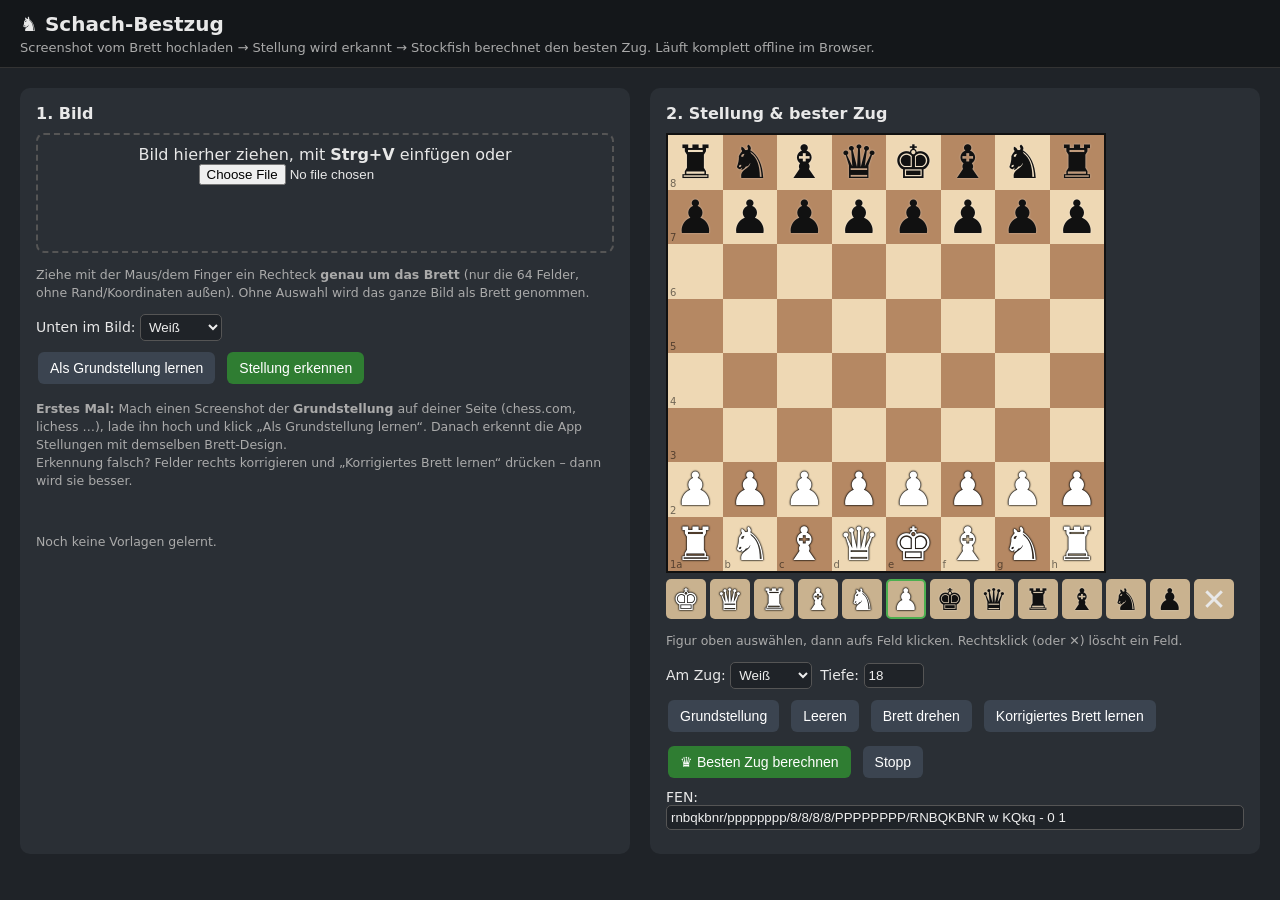
==== schach-bestzug/index.html @ eb85e711 "Add Schach-Bestzug: screenshot-based chess best-move finder with Stockfish Co-Authored-By: Claude Op" ====
<!DOCTYPE html>
<html lang="de">
<head>
<meta charset="utf-8">
<meta name="viewport" content="width=device-width, initial-scale=1">
<title>Schach-Bestzug – Screenshot + Stockfish</title>
<style>
  :root { --light:#eed8b4; --dark:#b58863; --accent:#2f7d32; }
  * { box-sizing: border-box; }
  body { margin:0; font-family: system-ui, sans-serif; background:#1f2328; color:#e8e8e8; }
  header { padding:12px 20px; background:#14171a; border-bottom:1px solid #333; }
  header h1 { margin:0; font-size:20px; }
  header p { margin:4px 0 0; color:#aaa; font-size:13px; }
  main { display:flex; flex-wrap:wrap; gap:20px; padding:20px; }
  section { background:#2a2f35; border-radius:10px; padding:16px; flex:1 1 420px; min-width:320px; }
  h2 { margin:0 0 10px; font-size:16px; }
  button { background:#3b4450; color:#fff; border:0; border-radius:6px; padding:8px 12px; cursor:pointer; font-size:14px; margin:3px 2px; }
  button:hover { background:#4b5563; }
  button.primary { background:var(--accent); }
  button.primary:hover { background:#38963c; }
  button:disabled { opacity:.5; cursor:default; }
  .hint { color:#aaa; font-size:12.5px; line-height:1.45; }
  #drop { border:2px dashed #555; border-radius:8px; padding:10px; text-align:center; min-height:120px; position:relative; }
  #drop.over { border-color:var(--accent); }
  #imgCanvas { max-width:100%; display:none; cursor:crosshair; touch-action:none; margin:0 auto; }
  .row { display:flex; flex-wrap:wrap; align-items:center; gap:8px; margin:8px 0; }
  label { font-size:14px; }
  select, input[type=number] { background:#1f2328; color:#eee; border:1px solid #555; border-radius:5px; padding:4px; }
  #boardWrap { position:relative; width:min(100%, 440px); aspect-ratio:1; margin:6px 0; user-select:none; }
  #board { display:grid; grid-template-columns:repeat(8,1fr); grid-template-rows:repeat(8,1fr); width:100%; height:100%; border:2px solid #111; }
  .sq { display:flex; align-items:center; justify-content:center; font-size:clamp(22px, 8vw, 46px); line-height:1; cursor:pointer; position:relative; }
  .sq.l { background:var(--light); } .sq.d { background:var(--dark); }
  .sq .co { position:absolute; font-size:10px; color:#0008; left:2px; bottom:1px; }
  .pw { color:#fff; text-shadow:0 0 2px #000,0 0 2px #000,0 0 1px #000; }
  .pb { color:#111; text-shadow:0 0 2px #fff8; }
  #arrows { position:absolute; inset:0; pointer-events:none; }
  #palette { display:flex; flex-wrap:wrap; gap:4px; }
  #palette .p { width:40px; height:40px; font-size:30px; display:flex; align-items:center; justify-content:center; background:#c9b28f; border-radius:5px; cursor:pointer; border:2px solid transparent; }
  #palette .p.sel { border-color:#4caf50; }
  #result { font-size:15px; margin-top:8px; }
  #result .best { font-size:22px; font-weight:bold; color:#8ee28f; }
  #lines { font-family: ui-monospace, monospace; font-size:12.5px; color:#ccc; white-space:pre-wrap; }
  code { background:#1f2328; padding:1px 4px; border-radius:3px; }
  #status { font-size:13px; color:#ffcc66; min-height:18px; }
</style>
</head>
<body>
<header>
  <h1>♞ Schach-Bestzug</h1>
  <p>Screenshot vom Brett hochladen → Stellung wird erkannt → Stockfish berechnet den besten Zug. Läuft komplett offline im Browser.</p>
</header>
<main>
  <section>
    <h2>1. Bild</h2>
    <div id="drop">
      <div id="dropText">Bild hierher ziehen, mit <b>Strg+V</b> einfügen oder
        <br><input type="file" id="file" accept="image/*"></div>
      <canvas id="imgCanvas"></canvas>
    </div>
    <p class="hint">Ziehe mit der Maus/dem Finger ein Rechteck <b>genau um das Brett</b> (nur die 64 Felder, ohne Rand/Koordinaten außen). Ohne Auswahl wird das ganze Bild als Brett genommen.</p>
    <div class="row">
      <label>Unten im Bild: <select id="orient"><option value="w">Weiß</option><option value="b">Schwarz</option></select></label>
    </div>
    <div class="row">
      <button id="btnCalib">Als Grundstellung lernen</button>
      <button id="btnRecog" class="primary">Stellung erkennen</button>
    </div>
    <p class="hint"><b>Erstes Mal:</b> Mach einen Screenshot der <b>Grundstellung</b> auf deiner Seite (chess.com, lichess …), lade ihn hoch und klick „Als Grundstellung lernen“. Danach erkennt die App Stellungen mit demselben Brett-Design.<br>
    Erkennung falsch? Felder rechts korrigieren und „Korrigiertes Brett lernen“ drücken – dann wird sie besser.</p>
    <div id="status"></div>
    <p class="hint" id="tplInfo"></p>
  </section>

  <section>
    <h2>2. Stellung &amp; bester Zug</h2>
    <div id="boardWrap"><div id="board"></div><svg id="arrows" viewBox="0 0 8 8"></svg></div>
    <div id="palette"></div>
    <p class="hint">Figur oben auswählen, dann aufs Feld klicken. Rechtsklick (oder ✕) löscht ein Feld.</p>
    <div class="row">
      <label>Am Zug: <select id="turn"><option value="w">Weiß</option><option value="b">Schwarz</option></select></label>
      <label>Tiefe: <input type="number" id="depth" value="18" min="6" max="30" style="width:60px"></label>
    </div>
    <div class="row">
      <button id="btnStart">Grundstellung</button>
      <button id="btnClear">Leeren</button>
      <button id="btnFlip">Brett drehen</button>
      <button id="btnLearn">Korrigiertes Brett lernen</button>
    </div>
    <div class="row">
      <button id="btnGo" class="primary">♛ Besten Zug berechnen</button>
      <button id="btnStop">Stopp</button>
    </div>
    <div class="row"><label style="flex:1">FEN: <input id="fen" style="width:100%;background:#1f2328;color:#eee;border:1px solid #555;border-radius:5px;padding:4px"></label></div>
    <div id="result"></div>
    <div id="lines"></div>
  </section>
</main>

<script src="stockfish-src.js"></script>
<script>
"use strict";
// ---------- Grundlagen ----------
const GLYPH = { k:'♚', q:'♛', r:'♜', b:'♝', n:'♞', p:'♟' };
const PIECES = ['K','Q','R','B','N','P','k','q','r','b','n','p'];
const START_FEN = 'rnbqkbnr/pppppppp/8/8/8/8/PPPPPPPP/RNBQKBNR';
const $ = id => document.getElementById(id);
const status = t => $('status').textContent = t || '';

let board = fenToBoard(START_FEN);   // board[r][c], r=0 => Reihe 8, c=0 => Linie a
let viewFlip = false;                 // Anzeige: Schwarz unten?
let selPiece = 'P';
let arrows = [];

function fenToBoard(f) {
  const b = [];
  for (const row of f.split(' ')[0].split('/')) {
    const r = [];
    for (const ch of row) { if (/\d/.test(ch)) for (let i=0;i<+ch;i++) r.push(''); else r.push(ch); }
    b.push(r);
  }
  return b;
}
function boardToFen(b) {
  return b.map(r => { let s='', e=0; for (const p of r) { if (!p) e++; else { if (e) s+=e; e=0; s+=p; } } return s + (e||''); }).join('/');
}
function castling(b) {
  let s = '';
  if (b[7][4]==='K') { if (b[7][7]==='R') s+='K'; if (b[7][0]==='R') s+='Q'; }
  if (b[0][4]==='k') { if (b[0][7]==='r') s+='k'; if (b[0][0]==='r') s+='q'; }
  return s || '-';
}
function fullFen() { return `${boardToFen(board)} ${$('turn').value} ${castling(board)} - 0 1`; }
const sqName = (r,c) => 'abcdefgh'[c] + (8-r);
const sqFromName = n => [8 - +n[1], n.charCodeAt(0)-97];

// ---------- Brett-Anzeige ----------
function renderBoard() {
  const el = $('board'); el.innerHTML = '';
  for (let i=0;i<8;i++) for (let j=0;j<8;j++) {
    const r = viewFlip ? 7-i : i, c = viewFlip ? 7-j : j;
    const d = document.createElement('div');
    d.className = 'sq ' + ((r+c)%2 ? 'd' : 'l');
    const p = board[r][c];
    if (p) { const s = document.createElement('span'); s.className = p===p.toUpperCase() ? 'pw' : 'pb'; s.textContent = GLYPH[p.toLowerCase()]; d.appendChild(s); }
    if (j===0 || i===7) { const co=document.createElement('span'); co.className='co'; co.textContent = (j===0? (8-r):'') + (i===7? 'abcdefgh'[c]:''); d.appendChild(co); }
    d.onclick = () => { board[r][c] = selPiece==='x' ? '' : (board[r][c]===selPiece ? '' : selPiece); changed(); };
    d.oncontextmenu = e => { e.preventDefault(); board[r][c]=''; changed(); };
    el.appendChild(d);
  }
  $('fen').value = fullFen();
  drawArrows();
}
function changed() { arrows = []; $('result').innerHTML=''; $('lines').textContent=''; renderBoard(); }
function renderPalette() {
  const el = $('palette'); el.innerHTML='';
  for (const p of [...PIECES, 'x']) {
    const d = document.createElement('div'); d.className = 'p' + (p===selPiece?' sel':'');
    if (p==='x') d.textContent='✕';
    else { const s=document.createElement('span'); s.className = p===p.toUpperCase()?'pw':'pb'; s.textContent=GLYPH[p.toLowerCase()]; d.appendChild(s); }
    d.onclick = () => { selPiece=p; renderPalette(); };
    el.appendChild(d);
  }
}
function drawArrows() {
  const svg = $('arrows');
  svg.innerHTML = '<defs>' + ['#2ecc40','#f1c40f','#e67e22'].map((c,i)=>`<marker id="ah${i}" markerWidth="4" markerHeight="4" refX="2" refY="2" orient="auto"><path d="M0,0 L4,2 L0,4 z" fill="${c}"/></marker>`).join('') + '</defs>';
  arrows.slice().reverse().forEach(a => {
    const pos = n => { const [r,c]=sqFromName(n); const x = viewFlip?7-c:c, y = viewFlip?7-r:r; return [x+.5, y+.5]; };
    const [x1,y1]=pos(a.from), [x2,y2]=pos(a.to);
    const col = ['#2ecc40','#f1c40f','#e67e22'][a.i];
    const len = Math.hypot(x2-x1,y2-y1), k = (len-0.35)/len;
    svg.innerHTML += `<line x1="${x1}" y1="${y1}" x2="${x1+(x2-x1)*k}" y2="${y1+(y2-y1)*k}" stroke="${col}" stroke-width="${a.i?0.1:0.18}" stroke-opacity="${a.i?0.7:0.9}" marker-end="url(#ah${a.i})"/>`;
  });
}

// ---------- Bild laden & Brett-Ausschnitt wählen ----------
let img = null, crop = null; // crop in Bildkoordinaten {x,y,w,h}
const cv = $('imgCanvas'), ctx = cv.getContext('2d', { willReadFrequently:true });

function loadImageFile(file) {
  if (!file || !file.type.startsWith('image/')) return;
  const url = URL.createObjectURL(file);
  const im = new Image();
  im.onload = () => { img = im; crop = null; cv.width = im.naturalWidth; cv.height = im.naturalHeight; cv.style.display='block'; $('dropText').style.display='none'; drawImage(); status('Bild geladen. Brett markieren, dann „Stellung erkennen“.'); };
  im.src = url;
}
function drawImage() {
  if (!img) return;
  ctx.drawImage(img, 0, 0);
  const c = crop || {x:0,y:0,w:img.naturalWidth,h:img.naturalHeight};
  if (crop) {
    ctx.fillStyle='rgba(0,0,0,.45)';
    ctx.fillRect(0,0,cv.width,c.y); ctx.fillRect(0,c.y+c.h,cv.width,cv.height-c.y-c.h);
    ctx.fillRect(0,c.y,c.x,c.h); ctx.fillRect(c.x+c.w,c.y,cv.width-c.x-c.w,c.h);
  }
  ctx.strokeStyle='#00e676'; ctx.lineWidth=Math.max(1, cv.width/400);
  for (let i=0;i<=8;i++) {
    ctx.beginPath(); ctx.moveTo(c.x + c.w*i/8, c.y); ctx.lineTo(c.x + c.w*i/8, c.y+c.h); ctx.stroke();
    ctx.beginPath(); ctx.moveTo(c.x, c.y + c.h*i/8); ctx.lineTo(c.x+c.w, c.y + c.h*i/8); ctx.stroke();
  }
}
let dragStart = null;
function evPos(e) { const r = cv.getBoundingClientRect(); return [ (e.clientX-r.left)*cv.width/r.width, (e.clientY-r.top)*cv.height/r.height ]; }
cv.addEventListener('pointerdown', e => { dragStart = evPos(e); cv.setPointerCapture(e.pointerId); });
cv.addEventListener('pointermove', e => {
  if (!dragStart) return;
  const [x,y] = evPos(e);
  // quadratisch halten (Schachbrett!)
  const s = Math.max(Math.abs(x-dragStart[0]), Math.abs(y-dragStart[1]));
  crop = { x: x<dragStart[0] ? dragStart[0]-s : dragStart[0], y: y<dragStart[1] ? dragStart[1]-s : dragStart[1], w:s, h:s };
  drawImage();
});
cv.addEventListener('pointerup', () => { dragStart = null; if (crop && crop.w < 16) { crop = null; drawImage(); } });
$('file').onchange = e => loadImageFile(e.target.files[0]);
const drop = $('drop');
drop.addEventListener('dragover', e => { e.preventDefault(); drop.classList.add('over'); });
drop.addEventListener('dragleave', () => drop.classList.remove('over'));
drop.addEventListener('drop', e => { e.preventDefault(); drop.classList.remove('over'); loadImageFile(e.dataTransfer.files[0]); });
document.addEventListener('paste', e => { for (const it of e.clipboardData.items) if (it.type.startsWith('image/')) loadImageFile(it.getAsFile()); });
drop.addEventListener('dblclick', () => $('file').click());

// ---------- Figurenerkennung (Vorlagen-Abgleich) ----------
// Jedes Feld wird auf N×N verkleinert. Die Feldfarbe (Hintergrund) wird aus dem Rand geschätzt
// und herausgerechnet, damit dieselbe Figur auf hellem und dunklem Feld gleich aussieht.
const N = 24;
let templates = JSON.parse(localStorage.getItem('sbz_templates') || '[]'); // [{p, f:[...]}]

function squareFeatures() {
  if (!img) throw new Error('Bitte zuerst ein Bild laden.');
  const c = crop || {x:0,y:0,w:img.naturalWidth,h:img.naturalHeight};
  const tmp = document.createElement('canvas'); tmp.width = N*8; tmp.height = N*8;
  const t = tmp.getContext('2d', { willReadFrequently:true });
  t.imageSmoothingQuality = 'high';
  t.drawImage(img, c.x, c.y, c.w, c.h, 0, 0, N*8, N*8);
  const data = t.getImageData(0,0,N*8,N*8).data;
  const out = []; // out[i][j] = Merkmal für Bildfeld Zeile i, Spalte j (von oben links)
  for (let i=0;i<8;i++) { out.push([]); for (let j=0;j<8;j++) {
    const px = (x,y) => { const k = ((i*N+y)*N*8 + j*N+x)*4; return [data[k],data[k+1],data[k+2]]; };
    // Hintergrund = Median der Randpixel (Innenrand, 1 Pixel eingerückt)
    const ring = [];
    for (let a=1;a<N-1;a++) { ring.push(px(a,1), px(a,N-2), px(1,a), px(N-2,a)); }
    const med = ch => { const v = ring.map(p=>p[ch]).sort((a,b)=>a-b); return v[v.length>>1]; };
    const bg = [med(0),med(1),med(2)];
    const f = new Float32Array(N*N*2); let mass = 0;
    for (let y=0;y<N;y++) for (let x=0;x<N;x++) {
      const p = px(x,y);
      const d = Math.hypot(p[0]-bg[0], p[1]-bg[1], p[2]-bg[2]);
      const m = Math.min(1, Math.max(0, (d-25)/45));
      const lum = (0.299*p[0]+0.587*p[1]+0.114*p[2])/255;
      f[2*(y*N+x)] = m; f[2*(y*N+x)+1] = m * lum * 1.5; mass += m;
    }
    out[i].push({ f: Array.from(f), mass: mass/(N*N) });
  } }
  return out;
}
// Bildfeld (i,j) -> Brettfeld (r,c), abhängig davon, wer unten ist
const imgToBoard = (i,j) => $('orient').value==='w' ? [i,j] : [7-i,7-j];

function dist(a,b) { let s=0; for (let k=0;k<a.length;k++) { const d=a[k]-b[k]; s+=d*d; } return s; }
function learnFrom(labelBoard) {
  const feats = squareFeatures();
  let added = 0;
  for (let i=0;i<8;i++) for (let j=0;j<8;j++) {
    const [r,c] = imgToBoard(i,j); const p = labelBoard[r][c];
    templates.push({ p: p || '.', f: feats[i][j].f }); added++;
  }
  // Pro Figurentyp höchstens 24 Vorlagen behalten (neueste)
  const byP = {}; for (const t of templates) (byP[t.p] ||= []).push(t);
  templates = Object.values(byP).flatMap(a => a.slice(-24));
  try { localStorage.setItem('sbz_templates', JSON.stringify(templates)); } catch(e) {}
  updateTplInfo();
  return added;
}
function recognize() {
  if (!templates.length) throw new Error('Noch nichts gelernt: Erst einen Screenshot der Grundstellung laden und „Als Grundstellung lernen“ klicken.');
  const feats = squareFeatures();
  const b = Array.from({length:8}, () => Array(8).fill(''));
  for (let i=0;i<8;i++) for (let j=0;j<8;j++) {
    const ft = feats[i][j]; let best = null, bd = Infinity;
    if (ft.mass < 0.02) { best = '.'; }
    else for (const t of templates) { const d = dist(ft.f, t.f); if (d < bd) { bd = d; best = t.p; } }
    const [r,c] = imgToBoard(i,j); b[r][c] = best==='.' ? '' : best;
  }
  return b;
}
function updateTplInfo() {
  const n = new Set(templates.map(t=>t.p)).size;
  $('tplInfo').textContent = templates.length ? `Gelernt: ${templates.length} Feld-Vorlagen (${n} Typen). ` : 'Noch keine Vorlagen gelernt.';
  if (templates.length) { const b = document.createElement('button'); b.textContent='Vorlagen löschen'; b.onclick=()=>{ templates=[]; localStorage.removeItem('sbz_templates'); updateTplInfo(); }; $('tplInfo').appendChild(b); }
}

$('btnCalib').onclick = () => { try { learnFrom(fenToBoard(START_FEN)); board = fenToBoard(START_FEN); viewFlip = $('orient').value==='b'; changed(); status('Grundstellung gelernt ✔ Jetzt kannst du andere Stellungen mit demselben Brett-Design laden.'); } catch(e) { status(e.message); } };
$('btnRecog').onclick = () => {
  try {
    board = recognize(); viewFlip = $('orient').value==='b';
    $('turn').value = $('orient').value; // meistens ist der unten Sitzende am Zug
    changed();
    const kw = board.flat().filter(p=>p==='K').length, kb = board.flat().filter(p=>p==='k').length;
    status(kw===1 && kb===1 ? 'Stellung erkannt ✔ Prüfen, „Am Zug“ setzen und berechnen.' : 'Achtung: Könige nicht eindeutig erkannt – bitte Brett rechts korrigieren.');
  } catch(e) { status(e.message); }
};
$('btnLearn').onclick = () => { try { learnFrom(board); status('Korrigiertes Brett gelernt ✔'); } catch(e) { status(e.message); } };
$('btnStart').onclick = () => { board = fenToBoard(START_FEN); changed(); };
$('btnClear').onclick = () => { board = fenToBoard('8/8/8/8/8/8/8/8'); changed(); };
$('btnFlip').onclick = () => { viewFlip = !viewFlip; renderBoard(); };
$('turn').onchange = changed;
$('fen').onchange = () => { try { const parts = $('fen').value.trim().split(/\s+/); board = fenToBoard(parts[0]); if (parts[1]) $('turn').value = parts[1]; changed(); } catch(e) { status('FEN ungültig'); } };

// ---------- Stockfish ----------
let engine = null, lines = {}, searching = false;
function getEngine() {
  if (engine) return engine;
  const blob = new Blob([window.STOCKFISH_SRC], { type:'application/javascript' });
  engine = new Worker(URL.createObjectURL(blob));
  engine.onmessage = e => onEngine(String(e.data));
  engine.postMessage('uci');
  engine.postMessage('setoption name MultiPV value 3');
  return engine;
}
function fmtScore(l) {
  // Bewertung aus Sicht von Weiß
  const sign = $('turn').value==='w' ? 1 : -1;
  if (l.mate !== undefined) { const m = l.mate*sign; return (m>0?'#':'#-') + Math.abs(m); }
  const v = l.cp*sign/100; return (v>0?'+':'') + v.toFixed(2);
}
function moveText(uci) {
  const [r,c] = sqFromName(uci.slice(0,2)); const p = board[r][c];
  const promo = uci[4] ? ' =' + GLYPH[uci[4]] : '';
  return `${p ? GLYPH[p.toLowerCase()] : ''} ${uci.slice(0,2)} → ${uci.slice(2,4)}${promo}`;
}
function showLines(final) {
  const ls = Object.keys(lines).sort().map(k=>lines[k]);
  if (!ls.length) return;
  arrows = ls.slice(0,3).map((l,i)=>({ from:l.pv[0].slice(0,2), to:l.pv[0].slice(2,4), i }));
  drawArrows();
  const b = ls[0];
  $('result').innerHTML = `${final?'Bester Zug':'Rechne… bisher bester Zug'} (Tiefe ${b.depth}):<br><span class="best">${moveText(b.pv[0])}</span> &nbsp; Bewertung: <b>${fmtScore(b)}</b>`;
  $('lines').textContent = ls.map((l,i)=>`${i+1}. [${fmtScore(l)}] ${l.pv.slice(0,10).join(' ')}`).join('\n');
}
function onEngine(msg) {
  if (msg.startsWith('info') && msg.includes(' pv ')) {
    const t = msg.split(' ');
    const g = k => t[t.indexOf(k)+1];
    const l = { depth:+g('depth'), pv: t.slice(t.indexOf('pv')+1) };
    const mpv = t.includes('multipv') ? +g('multipv') : 1;
    if (t.includes('mate')) l.mate = +g('mate'); else l.cp = +g('cp');
    lines[mpv] = l;
    if (mpv===1) showLines(false);
  } else if (msg.startsWith('bestmove')) {
    searching = false; $('btnGo').disabled = false;
    if (msg.includes('(none)')) { $('result').innerHTML = 'Kein legaler Zug – Matt oder Patt.'; arrows=[]; drawArrows(); }
    else showLines(true);
  }
}
$('btnGo').onclick = () => {
  const flat = board.flat();
  if (flat.filter(p=>p==='K').length!==1 || flat.filter(p=>p==='k').length!==1) { status('Jede Seite braucht genau einen König.'); return; }
  status('');
  const e = getEngine(); lines = {}; searching = true; $('btnGo').disabled = true;
  $('result').textContent = 'Stockfish rechnet…'; $('lines').textContent='';
  e.postMessage('stop'); e.postMessage('ucinewgame');
  e.postMessage('position fen ' + fullFen());
  e.postMessage('go depth ' + Math.min(30, Math.max(1, +$('depth').value || 18)));
};
$('btnStop').onclick = () => { if (engine && searching) engine.postMessage('stop'); };

renderPalette(); renderBoard(); updateTplInfo();
</script>
</body>
</html>
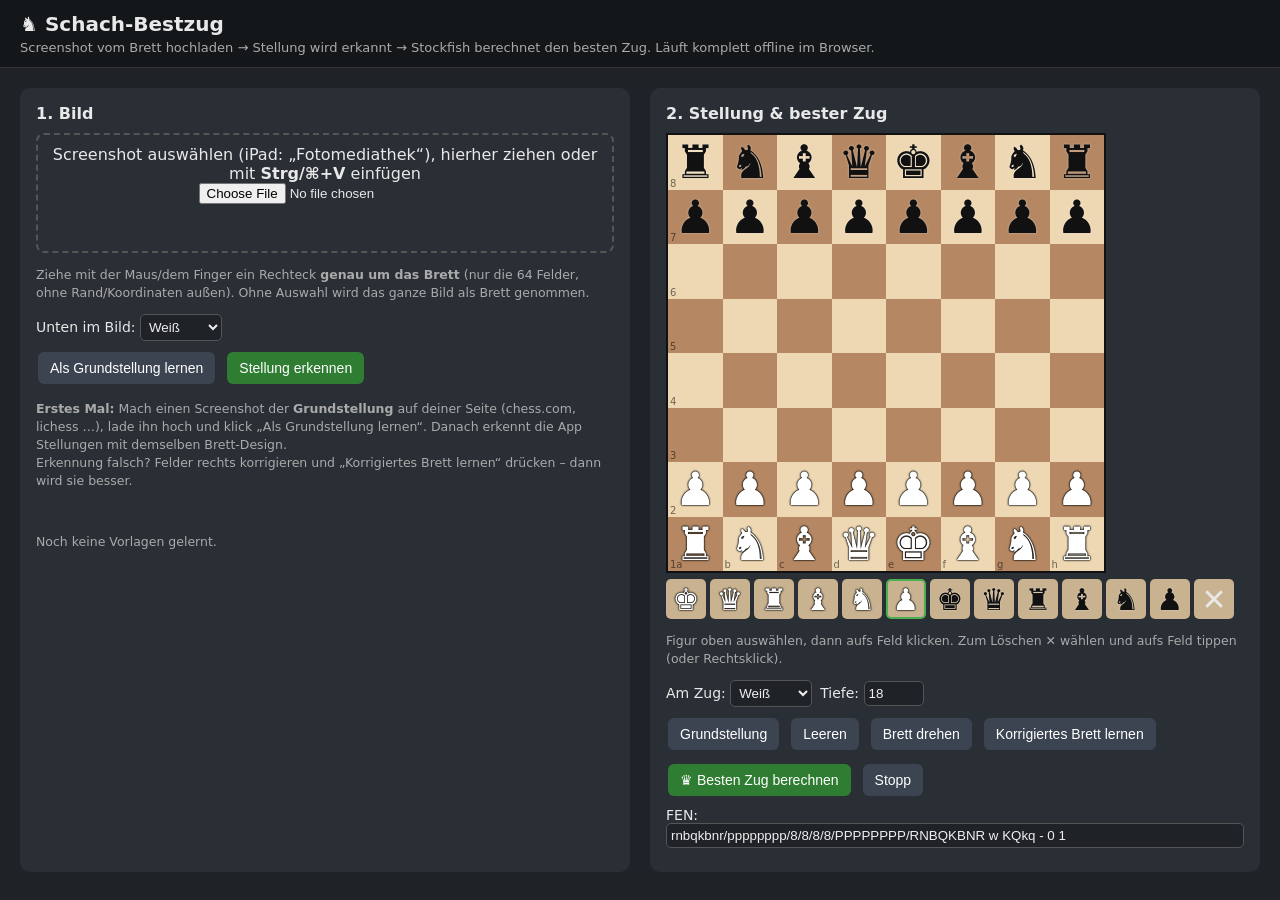
==== commit 8f1b68cc: "Schach-Bestzug: touch-friendly hints for iPad Co-Authored-By: Claude Opus 5.5 <noreply@anthropic.com" ====
--- a/schach-bestzug/index.html
+++ b/schach-bestzug/index.html
@@ -53,7 +53,7 @@
   <section>
     <h2>1. Bild</h2>
     <div id="drop">
-      <div id="dropText">Bild hierher ziehen, mit <b>Strg+V</b> einfügen oder
+      <div id="dropText">Screenshot auswählen (iPad: „Fotomediathek“), hierher ziehen oder mit <b>Strg/⌘+V</b> einfügen
         <br><input type="file" id="file" accept="image/*"></div>
       <canvas id="imgCanvas"></canvas>
     </div>
@@ -75,7 +75,7 @@
     <h2>2. Stellung &amp; bester Zug</h2>
     <div id="boardWrap"><div id="board"></div><svg id="arrows" viewBox="0 0 8 8"></svg></div>
     <div id="palette"></div>
-    <p class="hint">Figur oben auswählen, dann aufs Feld klicken. Rechtsklick (oder ✕) löscht ein Feld.</p>
+    <p class="hint">Figur oben auswählen, dann aufs Feld klicken. Zum Löschen ✕ wählen und aufs Feld tippen (oder Rechtsklick).</p>
     <div class="row">
       <label>Am Zug: <select id="turn"><option value="w">Weiß</option><option value="b">Schwarz</option></select></label>
       <label>Tiefe: <input type="number" id="depth" value="18" min="6" max="30" style="width:60px"></label>
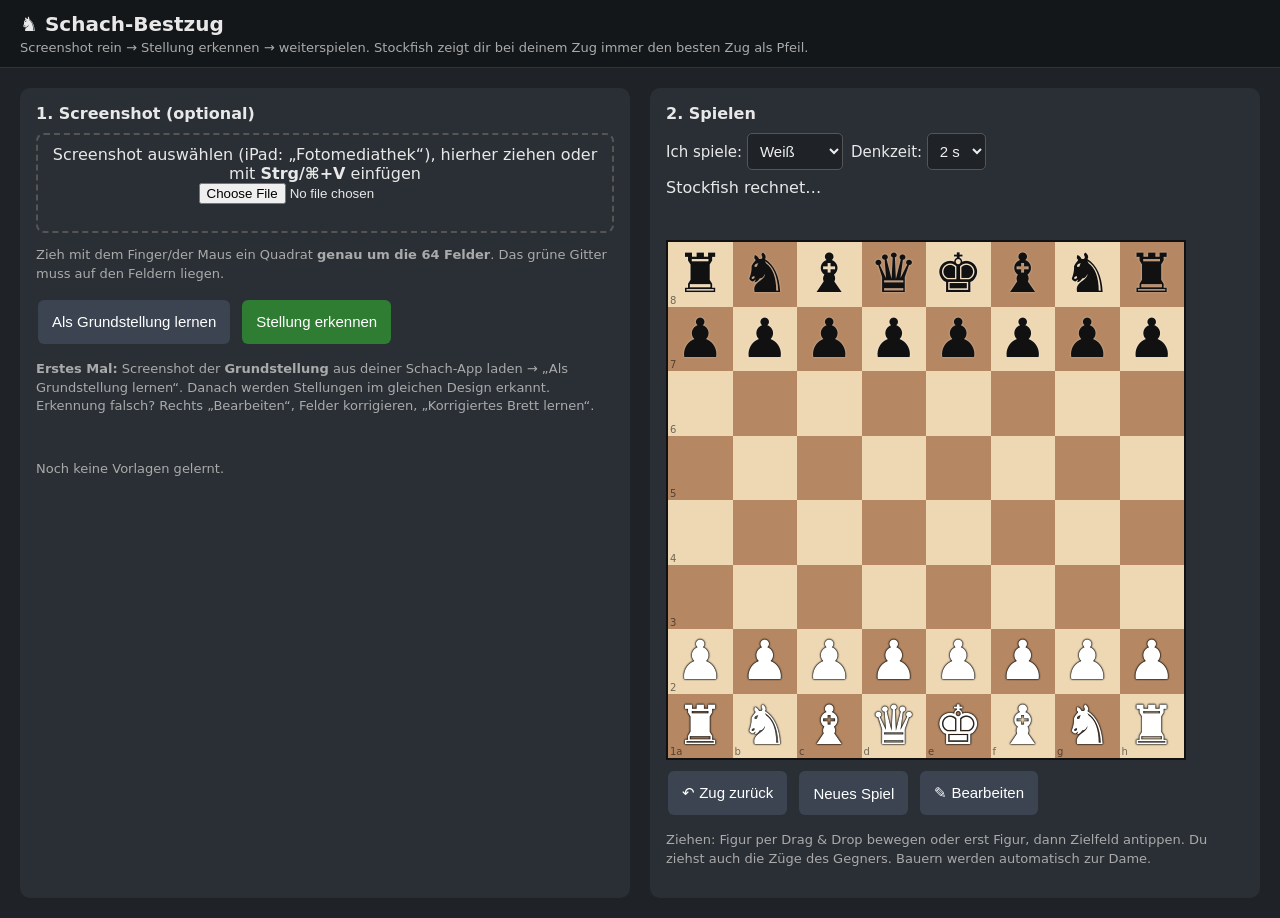
==== commit 04cd1b21: "Schach-Bestzug: play mode with drag & drop and live best-move arrow Co-Authored-By: Claude Opus 5.5 " ====
--- a/schach-bestzug/index.html
+++ b/schach-bestzug/index.html
@@ -3,7 +3,7 @@
 <head>
 <meta charset="utf-8">
 <meta name="viewport" content="width=device-width, initial-scale=1">
-<title>Schach-Bestzug – Screenshot + Stockfish</title>
+<title>Schach-Bestzug</title>
 <style>
   :root { --light:#eed8b4; --dark:#b58863; --accent:#2f7d32; }
   * { box-sizing: border-box; }
@@ -12,113 +12,111 @@
   header h1 { margin:0; font-size:20px; }
   header p { margin:4px 0 0; color:#aaa; font-size:13px; }
   main { display:flex; flex-wrap:wrap; gap:20px; padding:20px; }
-  section { background:#2a2f35; border-radius:10px; padding:16px; flex:1 1 420px; min-width:320px; }
+  section { background:#2a2f35; border-radius:10px; padding:16px; flex:1 1 420px; min-width:300px; }
   h2 { margin:0 0 10px; font-size:16px; }
-  button { background:#3b4450; color:#fff; border:0; border-radius:6px; padding:8px 12px; cursor:pointer; font-size:14px; margin:3px 2px; }
+  button { background:#3b4450; color:#fff; border:0; border-radius:6px; padding:10px 14px; cursor:pointer; font-size:15px; margin:3px 2px; min-height:44px; }
   button:hover { background:#4b5563; }
   button.primary { background:var(--accent); }
-  button.primary:hover { background:#38963c; }
-  button:disabled { opacity:.5; cursor:default; }
-  .hint { color:#aaa; font-size:12.5px; line-height:1.45; }
-  #drop { border:2px dashed #555; border-radius:8px; padding:10px; text-align:center; min-height:120px; position:relative; }
+  button.on { outline:2px solid #8ee28f; }
+  .hint { color:#aaa; font-size:13px; line-height:1.45; }
+  #drop { border:2px dashed #555; border-radius:8px; padding:10px; text-align:center; min-height:100px; }
   #drop.over { border-color:var(--accent); }
   #imgCanvas { max-width:100%; display:none; cursor:crosshair; touch-action:none; margin:0 auto; }
   .row { display:flex; flex-wrap:wrap; align-items:center; gap:8px; margin:8px 0; }
-  label { font-size:14px; }
-  select, input[type=number] { background:#1f2328; color:#eee; border:1px solid #555; border-radius:5px; padding:4px; }
-  #boardWrap { position:relative; width:min(100%, 440px); aspect-ratio:1; margin:6px 0; user-select:none; }
+  label { font-size:15px; }
+  select { background:#1f2328; color:#eee; border:1px solid #555; border-radius:5px; padding:8px; font-size:15px; }
+  #boardWrap { position:relative; width:min(100%, 520px); aspect-ratio:1; margin:6px 0; user-select:none; -webkit-user-select:none; touch-action:none; }
   #board { display:grid; grid-template-columns:repeat(8,1fr); grid-template-rows:repeat(8,1fr); width:100%; height:100%; border:2px solid #111; }
-  .sq { display:flex; align-items:center; justify-content:center; font-size:clamp(22px, 8vw, 46px); line-height:1; cursor:pointer; position:relative; }
+  .sq { display:flex; align-items:center; justify-content:center; font-size:clamp(26px, 9vw, 54px); line-height:1; position:relative; }
   .sq.l { background:var(--light); } .sq.d { background:var(--dark); }
+  .sq.last::after { content:''; position:absolute; inset:0; background:rgba(255,235,59,.38); pointer-events:none; }
+  .sq.sel::after { content:''; position:absolute; inset:0; background:rgba(76,175,80,.45); pointer-events:none; }
+  .sq.dot::before { content:''; position:absolute; width:28%; height:28%; border-radius:50%; background:rgba(0,0,0,.25); pointer-events:none; z-index:1; }
   .sq .co { position:absolute; font-size:10px; color:#0008; left:2px; bottom:1px; }
+  .sq.drag-src > .pw, .sq.drag-src > .pb { opacity:.25; }
   .pw { color:#fff; text-shadow:0 0 2px #000,0 0 2px #000,0 0 1px #000; }
   .pb { color:#111; text-shadow:0 0 2px #fff8; }
+  #ghost { position:fixed; pointer-events:none; z-index:10; font-size:clamp(34px, 11vw, 64px); transform:translate(-50%,-50%); display:none; }
   #arrows { position:absolute; inset:0; pointer-events:none; }
-  #palette { display:flex; flex-wrap:wrap; gap:4px; }
-  #palette .p { width:40px; height:40px; font-size:30px; display:flex; align-items:center; justify-content:center; background:#c9b28f; border-radius:5px; cursor:pointer; border:2px solid transparent; }
+  #palette { display:none; flex-wrap:wrap; gap:4px; }
+  #palette .p { width:44px; height:44px; font-size:32px; display:flex; align-items:center; justify-content:center; background:#c9b28f; border-radius:5px; cursor:pointer; border:2px solid transparent; }
   #palette .p.sel { border-color:#4caf50; }
-  #result { font-size:15px; margin-top:8px; }
-  #result .best { font-size:22px; font-weight:bold; color:#8ee28f; }
-  #lines { font-family: ui-monospace, monospace; font-size:12.5px; color:#ccc; white-space:pre-wrap; }
-  code { background:#1f2328; padding:1px 4px; border-radius:3px; }
-  #status { font-size:13px; color:#ffcc66; min-height:18px; }
+  .editOnly { display:none; }
+  body.edit .editOnly { display:flex; }
+  body.edit #palette { display:flex; }
+  #info { font-size:16px; margin-top:6px; min-height:56px; }
+  #info .best { font-size:24px; font-weight:bold; color:#8ee28f; }
+  #status { font-size:14px; color:#ffcc66; min-height:18px; }
 </style>
 </head>
 <body>
 <header>
   <h1>♞ Schach-Bestzug</h1>
-  <p>Screenshot vom Brett hochladen → Stellung wird erkannt → Stockfish berechnet den besten Zug. Läuft komplett offline im Browser.</p>
+  <p>Screenshot rein → Stellung erkennen → weiterspielen. Stockfish zeigt dir bei deinem Zug immer den besten Zug als Pfeil.</p>
 </header>
 <main>
   <section>
-    <h2>1. Bild</h2>
+    <h2>1. Screenshot (optional)</h2>
     <div id="drop">
-      <div id="dropText">Screenshot auswählen (iPad: „Fotomediathek“), hierher ziehen oder mit <b>Strg/⌘+V</b> einfügen
-        <br><input type="file" id="file" accept="image/*"></div>
+      <div id="dropText">Screenshot auswählen (iPad: „Fotomediathek“), hierher ziehen oder mit <b>Strg/⌘+V</b> einfügen<br><input type="file" id="file" accept="image/*"></div>
       <canvas id="imgCanvas"></canvas>
     </div>
-    <p class="hint">Ziehe mit der Maus/dem Finger ein Rechteck <b>genau um das Brett</b> (nur die 64 Felder, ohne Rand/Koordinaten außen). Ohne Auswahl wird das ganze Bild als Brett genommen.</p>
-    <div class="row">
-      <label>Unten im Bild: <select id="orient"><option value="w">Weiß</option><option value="b">Schwarz</option></select></label>
-    </div>
+    <p class="hint">Zieh mit dem Finger/der Maus ein Quadrat <b>genau um die 64 Felder</b>. Das grüne Gitter muss auf den Feldern liegen.</p>
     <div class="row">
       <button id="btnCalib">Als Grundstellung lernen</button>
       <button id="btnRecog" class="primary">Stellung erkennen</button>
     </div>
-    <p class="hint"><b>Erstes Mal:</b> Mach einen Screenshot der <b>Grundstellung</b> auf deiner Seite (chess.com, lichess …), lade ihn hoch und klick „Als Grundstellung lernen“. Danach erkennt die App Stellungen mit demselben Brett-Design.<br>
-    Erkennung falsch? Felder rechts korrigieren und „Korrigiertes Brett lernen“ drücken – dann wird sie besser.</p>
+    <p class="hint"><b>Erstes Mal:</b> Screenshot der <b>Grundstellung</b> aus deiner Schach-App laden → „Als Grundstellung lernen“. Danach werden Stellungen im gleichen Design erkannt. Erkennung falsch? Rechts „Bearbeiten“, Felder korrigieren, „Korrigiertes Brett lernen“.</p>
     <div id="status"></div>
     <p class="hint" id="tplInfo"></p>
   </section>
 
   <section>
-    <h2>2. Stellung &amp; bester Zug</h2>
+    <h2>2. Spielen</h2>
+    <div class="row">
+      <label>Ich spiele: <select id="side"><option value="w">Weiß</option><option value="b">Schwarz</option></select></label>
+      <label>Denkzeit: <select id="think"><option value="1000">1 s</option><option value="2000" selected>2 s</option><option value="4000">4 s</option><option value="8000">8 s</option></select></label>
+    </div>
+    <div id="info"></div>
     <div id="boardWrap"><div id="board"></div><svg id="arrows" viewBox="0 0 8 8"></svg></div>
+    <div class="row">
+      <button id="btnUndo">↶ Zug zurück</button>
+      <button id="btnNew">Neues Spiel</button>
+      <button id="btnEdit">✎ Bearbeiten</button>
+    </div>
     <div id="palette"></div>
-    <p class="hint">Figur oben auswählen, dann aufs Feld klicken. Zum Löschen ✕ wählen und aufs Feld tippen (oder Rechtsklick).</p>
-    <div class="row">
+    <div class="row editOnly">
       <label>Am Zug: <select id="turn"><option value="w">Weiß</option><option value="b">Schwarz</option></select></label>
-      <label>Tiefe: <input type="number" id="depth" value="18" min="6" max="30" style="width:60px"></label>
-    </div>
-    <div class="row">
-      <button id="btnStart">Grundstellung</button>
-      <button id="btnClear">Leeren</button>
-      <button id="btnFlip">Brett drehen</button>
+      <button id="btnClear">Brett leeren</button>
       <button id="btnLearn">Korrigiertes Brett lernen</button>
     </div>
-    <div class="row">
-      <button id="btnGo" class="primary">♛ Besten Zug berechnen</button>
-      <button id="btnStop">Stopp</button>
-    </div>
-    <div class="row"><label style="flex:1">FEN: <input id="fen" style="width:100%;background:#1f2328;color:#eee;border:1px solid #555;border-radius:5px;padding:4px"></label></div>
-    <div id="result"></div>
-    <div id="lines"></div>
+    <p class="hint editOnly">Figur wählen und aufs Feld tippen. Mit ✕ löschst du ein Feld. Danach „Fertig – spielen“ tippen.</p>
+    <p class="hint">Ziehen: Figur per Drag &amp; Drop bewegen oder erst Figur, dann Zielfeld antippen. Du ziehst auch die Züge des Gegners. Bauern werden automatisch zur Dame.</p>
   </section>
 </main>
-
+<div id="ghost"></div>
+
+<script src="chess.js"></script>
 <script src="stockfish-src.js"></script>
 <script>
 "use strict";
-// ---------- Grundlagen ----------
+{
 const GLYPH = { k:'♚', q:'♛', r:'♜', b:'♝', n:'♞', p:'♟' };
 const PIECES = ['K','Q','R','B','N','P','k','q','r','b','n','p'];
 const START_FEN = 'rnbqkbnr/pppppppp/8/8/8/8/PPPPPPPP/RNBQKBNR';
 const $ = id => document.getElementById(id);
 const status = t => $('status').textContent = t || '';
 
-let board = fenToBoard(START_FEN);   // board[r][c], r=0 => Reihe 8, c=0 => Linie a
-let viewFlip = false;                 // Anzeige: Schwarz unten?
+const game = new Chess();
+let editing = false;
+let editBoard = null;      // Brett-Array nur im Bearbeiten-Modus
 let selPiece = 'P';
-let arrows = [];
-
+let selected = null;       // angetipptes Feld (z.B. 'e2')
+let bestArrow = null;
+
+// ---------- Hilfen ----------
 function fenToBoard(f) {
-  const b = [];
-  for (const row of f.split(' ')[0].split('/')) {
-    const r = [];
-    for (const ch of row) { if (/\d/.test(ch)) for (let i=0;i<+ch;i++) r.push(''); else r.push(ch); }
-    b.push(r);
-  }
-  return b;
+  return f.split(' ')[0].split('/').map(row => { const r=[]; for (const ch of row) { if (/\d/.test(ch)) for (let i=0;i<+ch;i++) r.push(''); else r.push(ch); } return r; });
 }
 function boardToFen(b) {
   return b.map(r => { let s='', e=0; for (const p of r) { if (!p) e++; else { if (e) s+=e; e=0; s+=p; } } return s + (e||''); }).join('/');
@@ -129,28 +127,57 @@
   if (b[0][4]==='k') { if (b[0][7]==='r') s+='k'; if (b[0][0]==='r') s+='q'; }
   return s || '-';
 }
-function fullFen() { return `${boardToFen(board)} ${$('turn').value} ${castling(board)} - 0 1`; }
 const sqName = (r,c) => 'abcdefgh'[c] + (8-r);
-const sqFromName = n => [8 - +n[1], n.charCodeAt(0)-97];
-
-// ---------- Brett-Anzeige ----------
-function renderBoard() {
+const sqRC = n => [8 - +n[1], n.charCodeAt(0)-97];
+const mySide = () => $('side').value;
+const flip = () => mySide()==='b';
+function currentBoard() { return editing ? editBoard : fenToBoard(game.fen()); }
+
+// Stellung aus Brett-Array + Zugrecht ins Spiel laden (mit Plausibilitätsprüfung)
+function loadPosition(b, turn) {
+  const flat = b.flat();
+  if (flat.filter(p=>p==='K').length!==1 || flat.filter(p=>p==='k').length!==1) return 'Jede Seite braucht genau einen König.';
+  if (b[0].some(p=>p==='P'||p==='p') || b[7].some(p=>p==='P'||p==='p')) return 'Bauern dürfen nicht auf der 1. oder 8. Reihe stehen.';
+  const base = `${boardToFen(b)} ? ${castling(b)} - 0 1`;
+  const other = turn==='w' ? 'b' : 'w';
+  const test = new Chess();
+  if (!test.load(base.replace('?', other))) return 'Ungültige Stellung.';
+  if (test.in_check()) return (other==='w'?'Weiß':'Schwarz') + ' steht im Schach, obwohl ' + (turn==='w'?'Weiß':'Schwarz') + ' am Zug ist. „Am Zug“ prüfen.';
+  if (!game.load(base.replace('?', turn))) return 'Ungültige Stellung.';
+  return null;
+}
+
+// ---------- Brett zeichnen ----------
+function render() {
   const el = $('board'); el.innerHTML = '';
+  const b = currentBoard();
+  const hist = editing ? [] : game.history({ verbose:true });
+  const last = hist[hist.length-1];
+  const dots = (!editing && selected) ? game.moves({ square:selected, verbose:true }).map(m=>m.to) : [];
   for (let i=0;i<8;i++) for (let j=0;j<8;j++) {
-    const r = viewFlip ? 7-i : i, c = viewFlip ? 7-j : j;
+    const r = flip() ? 7-i : i, c = flip() ? 7-j : j, n = sqName(r,c);
     const d = document.createElement('div');
     d.className = 'sq ' + ((r+c)%2 ? 'd' : 'l');
-    const p = board[r][c];
+    if (last && (last.from===n || last.to===n)) d.classList.add('last');
+    if (selected===n) d.classList.add('sel');
+    if (dots.includes(n)) d.classList.add('dot');
+    d.dataset.sq = n;
+    const p = b[r][c];
     if (p) { const s = document.createElement('span'); s.className = p===p.toUpperCase() ? 'pw' : 'pb'; s.textContent = GLYPH[p.toLowerCase()]; d.appendChild(s); }
     if (j===0 || i===7) { const co=document.createElement('span'); co.className='co'; co.textContent = (j===0? (8-r):'') + (i===7? 'abcdefgh'[c]:''); d.appendChild(co); }
-    d.onclick = () => { board[r][c] = selPiece==='x' ? '' : (board[r][c]===selPiece ? '' : selPiece); changed(); };
-    d.oncontextmenu = e => { e.preventDefault(); board[r][c]=''; changed(); };
     el.appendChild(d);
   }
-  $('fen').value = fullFen();
-  drawArrows();
-}
-function changed() { arrows = []; $('result').innerHTML=''; $('lines').textContent=''; renderBoard(); }
+  drawArrow();
+}
+function drawArrow() {
+  const svg = $('arrows');
+  if (!bestArrow || editing) { svg.innerHTML=''; return; }
+  const pos = n => { const [r,c]=sqRC(n); return [ (flip()?7-c:c)+.5, (flip()?7-r:r)+.5 ]; };
+  const [x1,y1]=pos(bestArrow.from), [x2,y2]=pos(bestArrow.to);
+  const len = Math.hypot(x2-x1,y2-y1), k = (len-0.3)/len;
+  svg.innerHTML = `<defs><marker id="ah" markerWidth="3" markerHeight="3" refX="1.5" refY="1.5" orient="auto"><path d="M0,0 L3,1.5 L0,3 z" fill="#2ecc40"/></marker></defs>
+    <line x1="${x1}" y1="${y1}" x2="${x1+(x2-x1)*k}" y2="${y1+(y2-y1)*k}" stroke="#2ecc40" stroke-width="0.2" stroke-opacity="0.85" stroke-linecap="round" marker-end="url(#ah)"/>`;
+}
 function renderPalette() {
   const el = $('palette'); el.innerHTML='';
   for (const p of [...PIECES, 'x']) {
@@ -161,28 +188,127 @@
     el.appendChild(d);
   }
 }
-function drawArrows() {
-  const svg = $('arrows');
-  svg.innerHTML = '<defs>' + ['#2ecc40','#f1c40f','#e67e22'].map((c,i)=>`<marker id="ah${i}" markerWidth="4" markerHeight="4" refX="2" refY="2" orient="auto"><path d="M0,0 L4,2 L0,4 z" fill="${c}"/></marker>`).join('') + '</defs>';
-  arrows.slice().reverse().forEach(a => {
-    const pos = n => { const [r,c]=sqFromName(n); const x = viewFlip?7-c:c, y = viewFlip?7-r:r; return [x+.5, y+.5]; };
-    const [x1,y1]=pos(a.from), [x2,y2]=pos(a.to);
-    const col = ['#2ecc40','#f1c40f','#e67e22'][a.i];
-    const len = Math.hypot(x2-x1,y2-y1), k = (len-0.35)/len;
-    svg.innerHTML += `<line x1="${x1}" y1="${y1}" x2="${x1+(x2-x1)*k}" y2="${y1+(y2-y1)*k}" stroke="${col}" stroke-width="${a.i?0.1:0.18}" stroke-opacity="${a.i?0.7:0.9}" marker-end="url(#ah${a.i})"/>`;
-  });
+
+// ---------- Ziehen (Drag & Drop + Antippen) ----------
+let drag = null; // {from, x0, y0, moved}
+const ghost = $('ghost');
+function sqAt(x, y) { const e = document.elementFromPoint(x, y); const s = e && e.closest && e.closest('.sq'); return s ? s.dataset.sq : null; }
+function pieceAt(n) { const [r,c]=sqRC(n); return currentBoard()[r][c]; }
+function ownPiece(n) { const p = pieceAt(n); return p && ((p===p.toUpperCase()) === (game.turn()==='w')); }
+
+$('board').addEventListener('pointerdown', e => {
+  const n = sqAt(e.clientX, e.clientY); if (!n) return;
+  e.preventDefault();
+  if (editing) { const [r,c]=sqRC(n); editBoard[r][c] = selPiece==='x' ? '' : (editBoard[r][c]===selPiece ? '' : selPiece); render(); return; }
+  if (game.game_over()) return;
+  if (selected && selected!==n && !ownPiece(n)) { tryMove(selected, n); return; }
+  if (!ownPiece(n)) { selected = null; render(); return; }
+  selected = n; render();
+  drag = { from:n, x0:e.clientX, y0:e.clientY, moved:false };
+  const p = pieceAt(n);
+  ghost.className = p===p.toUpperCase() ? 'pw' : 'pb'; ghost.textContent = GLYPH[p.toLowerCase()];
+});
+window.addEventListener('pointermove', e => {
+  if (!drag) return;
+  if (!drag.moved && Math.hypot(e.clientX-drag.x0, e.clientY-drag.y0) < 6) return;
+  if (!drag.moved) { drag.moved = true; ghost.style.display='block'; const s = document.querySelector(`.sq[data-sq="${drag.from}"]`); if (s) s.classList.add('drag-src'); }
+  ghost.style.left = e.clientX+'px'; ghost.style.top = e.clientY+'px';
+});
+window.addEventListener('pointerup', e => {
+  if (!drag) return;
+  const d = drag; drag = null; ghost.style.display='none';
+  if (!d.moved) return; // nur angetippt -> Auswahl bleibt
+  const to = sqAt(e.clientX, e.clientY);
+  if (to && to!==d.from) tryMove(d.from, to); else render();
+});
+window.addEventListener('pointercancel', () => { drag = null; ghost.style.display='none'; render(); });
+
+function tryMove(from, to) {
+  const m = game.move({ from, to, promotion:'q' });
+  selected = null;
+  if (!m) { status('Kein legaler Zug.'); render(); return; }
+  status('');
+  afterChange();
+}
+function afterChange() { bestArrow = null; render(); updateInfo(); analyze(); }
+
+function updateInfo(text) {
+  const info = $('info');
+  if (editing) { info.innerHTML = 'Bearbeiten-Modus: Stellung aufbauen.'; return; }
+  const who = game.turn()==='w' ? 'Weiß' : 'Schwarz';
+  if (game.in_checkmate()) { info.innerHTML = `<b>Schachmatt!</b> ${game.turn()===mySide() ? 'Du hast verloren.' : 'Du hast gewonnen 🎉'}`; return; }
+  if (game.in_draw() || game.in_stalemate()) { info.innerHTML = '<b>Remis.</b>'; return; }
+  if (game.turn() !== mySide()) { info.innerHTML = `Gegner (${who}) ist am Zug – zieh seinen Zug auf dem Brett.` + (game.in_check()?' <b>Schach!</b>':''); return; }
+  info.innerHTML = text || 'Stockfish rechnet…';
+}
+
+// ---------- Stockfish ----------
+let engine = null, busy = false, wantFen = null, curFen = null, best = null;
+function getEngine() {
+  if (engine) return engine;
+  engine = new Worker(URL.createObjectURL(new Blob([window.STOCKFISH_SRC], { type:'application/javascript' })));
+  engine.onmessage = e => onEngine(String(e.data));
+  engine.postMessage('uci');
+  return engine;
+}
+function analyze() {
+  wantFen = (!editing && !game.game_over() && game.turn()===mySide()) ? game.fen() : null;
+  if (busy) getEngine().postMessage('stop'); else kick();
+}
+function kick() {
+  if (!wantFen) return;
+  curFen = wantFen; wantFen = null; busy = true; best = null;
+  const e = getEngine();
+  e.postMessage('position fen ' + curFen);
+  e.postMessage('go movetime ' + $('think').value);
+}
+function showBest(final) {
+  if (!best || curFen !== game.fen() || editing) return;
+  const uci = best.pv[0];
+  bestArrow = { from:uci.slice(0,2), to:uci.slice(2,4) };
+  drawArrow();
+  const t = new Chess(curFen); const m = t.move({ from:bestArrow.from, to:bestArrow.to, promotion: uci[4] || 'q' });
+  const sc = best.mate !== undefined ? (best.mate>0 ? `Matt in ${best.mate}` : `wirst matt in ${-best.mate}`) : ((best.cp>0?'+':'') + (best.cp/100).toFixed(2));
+  updateInfo(`${final ? 'Bester Zug' : 'Bester Zug (rechnet noch…)'}: <span class="best">${m ? m.san : uci}</span> &nbsp;<small>Bewertung für dich: ${sc}</small>`);
+}
+function onEngine(msg) {
+  if (msg.startsWith('info') && msg.includes(' pv ')) {
+    const t = msg.split(' '); const g = k => t[t.indexOf(k)+1];
+    best = { pv: t.slice(t.indexOf('pv')+1) };
+    if (t.includes('mate')) best.mate = +g('mate'); else best.cp = +g('cp');
+    showBest(false);
+  } else if (msg.startsWith('bestmove')) {
+    busy = false;
+    if (wantFen) kick(); else showBest(true);
+  }
+}
+
+// ---------- Buttons ----------
+$('btnUndo').onclick = () => { if (editing) return; game.undo(); selected=null; afterChange(); };
+$('btnNew').onclick = () => { setEditing(false, true); game.reset(); selected=null; afterChange(); };
+$('btnEdit').onclick = () => setEditing(!editing);
+$('btnClear').onclick = () => { editBoard = fenToBoard('8/8/8/8/8/8/8/8'); render(); };
+$('side').onchange = () => { selected=null; afterChange(); };
+$('think').onchange = () => afterChange();
+function setEditing(on, force) {
+  if (on === editing) return;
+  if (on) { editBoard = fenToBoard(game.fen()); $('turn').value = game.turn(); }
+  else if (!force) { const err = loadPosition(editBoard, $('turn').value); if (err) { status(err); return; } status(''); }
+  editing = on;
+  document.body.classList.toggle('edit', on);
+  $('btnEdit').classList.toggle('on', on);
+  $('btnEdit').textContent = on ? '✔ Fertig – spielen' : '✎ Bearbeiten';
+  selected = null; afterChange();
 }
 
 // ---------- Bild laden & Brett-Ausschnitt wählen ----------
-let img = null, crop = null; // crop in Bildkoordinaten {x,y,w,h}
+let img = null, crop = null;
 const cv = $('imgCanvas'), ctx = cv.getContext('2d', { willReadFrequently:true });
-
 function loadImageFile(file) {
   if (!file || !file.type.startsWith('image/')) return;
-  const url = URL.createObjectURL(file);
   const im = new Image();
-  im.onload = () => { img = im; crop = null; cv.width = im.naturalWidth; cv.height = im.naturalHeight; cv.style.display='block'; $('dropText').style.display='none'; drawImage(); status('Bild geladen. Brett markieren, dann „Stellung erkennen“.'); };
-  im.src = url;
+  im.onload = () => { img = im; crop = null; cv.width = im.naturalWidth; cv.height = im.naturalHeight; cv.style.display='block'; $('dropText').style.display='none'; drawImage(); status('Bild geladen. Quadrat um das Brett ziehen.'); };
+  im.src = URL.createObjectURL(file);
 }
 function drawImage() {
   if (!img) return;
@@ -205,7 +331,6 @@
 cv.addEventListener('pointermove', e => {
   if (!dragStart) return;
   const [x,y] = evPos(e);
-  // quadratisch halten (Schachbrett!)
   const s = Math.max(Math.abs(x-dragStart[0]), Math.abs(y-dragStart[1]));
   crop = { x: x<dragStart[0] ? dragStart[0]-s : dragStart[0], y: y<dragStart[1] ? dragStart[1]-s : dragStart[1], w:s, h:s };
   drawImage();
@@ -217,13 +342,11 @@
 drop.addEventListener('dragleave', () => drop.classList.remove('over'));
 drop.addEventListener('drop', e => { e.preventDefault(); drop.classList.remove('over'); loadImageFile(e.dataTransfer.files[0]); });
 document.addEventListener('paste', e => { for (const it of e.clipboardData.items) if (it.type.startsWith('image/')) loadImageFile(it.getAsFile()); });
-drop.addEventListener('dblclick', () => $('file').click());
 
 // ---------- Figurenerkennung (Vorlagen-Abgleich) ----------
-// Jedes Feld wird auf N×N verkleinert. Die Feldfarbe (Hintergrund) wird aus dem Rand geschätzt
-// und herausgerechnet, damit dieselbe Figur auf hellem und dunklem Feld gleich aussieht.
 const N = 24;
-let templates = JSON.parse(localStorage.getItem('sbz_templates') || '[]'); // [{p, f:[...]}]
+let templates = [];
+try { templates = JSON.parse(localStorage.getItem('sbz_templates') || '[]'); } catch(e) {}
 
 function squareFeatures() {
   if (!img) throw new Error('Bitte zuerst ein Bild laden.');
@@ -233,15 +356,14 @@
   t.imageSmoothingQuality = 'high';
   t.drawImage(img, c.x, c.y, c.w, c.h, 0, 0, N*8, N*8);
   const data = t.getImageData(0,0,N*8,N*8).data;
-  const out = []; // out[i][j] = Merkmal für Bildfeld Zeile i, Spalte j (von oben links)
+  const out = [];
   for (let i=0;i<8;i++) { out.push([]); for (let j=0;j<8;j++) {
     const px = (x,y) => { const k = ((i*N+y)*N*8 + j*N+x)*4; return [data[k],data[k+1],data[k+2]]; };
-    // Hintergrund = Median der Randpixel (Innenrand, 1 Pixel eingerückt)
     const ring = [];
-    for (let a=1;a<N-1;a++) { ring.push(px(a,1), px(a,N-2), px(1,a), px(N-2,a)); }
+    for (let a=1;a<N-1;a++) ring.push(px(a,1), px(a,N-2), px(1,a), px(N-2,a));
     const med = ch => { const v = ring.map(p=>p[ch]).sort((a,b)=>a-b); return v[v.length>>1]; };
     const bg = [med(0),med(1),med(2)];
-    const f = new Float32Array(N*N*2); let mass = 0;
+    const f = new Array(N*N*2); let mass = 0;
     for (let y=0;y<N;y++) for (let x=0;x<N;x++) {
       const p = px(x,y);
       const d = Math.hypot(p[0]-bg[0], p[1]-bg[1], p[2]-bg[2]);
@@ -249,122 +371,56 @@
       const lum = (0.299*p[0]+0.587*p[1]+0.114*p[2])/255;
       f[2*(y*N+x)] = m; f[2*(y*N+x)+1] = m * lum * 1.5; mass += m;
     }
-    out[i].push({ f: Array.from(f), mass: mass/(N*N) });
+    out[i].push({ f, mass: mass/(N*N) });
   } }
   return out;
 }
-// Bildfeld (i,j) -> Brettfeld (r,c), abhängig davon, wer unten ist
-const imgToBoard = (i,j) => $('orient').value==='w' ? [i,j] : [7-i,7-j];
-
+const imgToBoard = (i,j) => mySide()==='w' ? [i,j] : [7-i,7-j];
 function dist(a,b) { let s=0; for (let k=0;k<a.length;k++) { const d=a[k]-b[k]; s+=d*d; } return s; }
 function learnFrom(labelBoard) {
   const feats = squareFeatures();
-  let added = 0;
-  for (let i=0;i<8;i++) for (let j=0;j<8;j++) {
-    const [r,c] = imgToBoard(i,j); const p = labelBoard[r][c];
-    templates.push({ p: p || '.', f: feats[i][j].f }); added++;
-  }
-  // Pro Figurentyp höchstens 24 Vorlagen behalten (neueste)
+  for (let i=0;i<8;i++) for (let j=0;j<8;j++) { const [r,c] = imgToBoard(i,j); templates.push({ p: labelBoard[r][c] || '.', f: feats[i][j].f }); }
   const byP = {}; for (const t of templates) (byP[t.p] ||= []).push(t);
   templates = Object.values(byP).flatMap(a => a.slice(-24));
   try { localStorage.setItem('sbz_templates', JSON.stringify(templates)); } catch(e) {}
   updateTplInfo();
-  return added;
 }
 function recognize() {
-  if (!templates.length) throw new Error('Noch nichts gelernt: Erst einen Screenshot der Grundstellung laden und „Als Grundstellung lernen“ klicken.');
+  if (!templates.length) throw new Error('Noch nichts gelernt: Erst einen Screenshot der Grundstellung laden und „Als Grundstellung lernen“ tippen.');
   const feats = squareFeatures();
   const b = Array.from({length:8}, () => Array(8).fill(''));
   for (let i=0;i<8;i++) for (let j=0;j<8;j++) {
-    const ft = feats[i][j]; let best = null, bd = Infinity;
-    if (ft.mass < 0.02) { best = '.'; }
-    else for (const t of templates) { const d = dist(ft.f, t.f); if (d < bd) { bd = d; best = t.p; } }
-    const [r,c] = imgToBoard(i,j); b[r][c] = best==='.' ? '' : best;
+    const ft = feats[i][j]; let bestP = '.', bd = Infinity;
+    if (ft.mass >= 0.02) for (const t of templates) { const d = dist(ft.f, t.f); if (d < bd) { bd = d; bestP = t.p; } }
+    const [r,c] = imgToBoard(i,j); b[r][c] = bestP==='.' ? '' : bestP;
   }
   return b;
 }
 function updateTplInfo() {
-  const n = new Set(templates.map(t=>t.p)).size;
-  $('tplInfo').textContent = templates.length ? `Gelernt: ${templates.length} Feld-Vorlagen (${n} Typen). ` : 'Noch keine Vorlagen gelernt.';
-  if (templates.length) { const b = document.createElement('button'); b.textContent='Vorlagen löschen'; b.onclick=()=>{ templates=[]; localStorage.removeItem('sbz_templates'); updateTplInfo(); }; $('tplInfo').appendChild(b); }
-}
-
-$('btnCalib').onclick = () => { try { learnFrom(fenToBoard(START_FEN)); board = fenToBoard(START_FEN); viewFlip = $('orient').value==='b'; changed(); status('Grundstellung gelernt ✔ Jetzt kannst du andere Stellungen mit demselben Brett-Design laden.'); } catch(e) { status(e.message); } };
+  const el = $('tplInfo');
+  el.textContent = templates.length ? `Gelernt: ${templates.length} Feld-Vorlagen. ` : 'Noch keine Vorlagen gelernt.';
+  if (templates.length) { const b = document.createElement('button'); b.textContent='Vorlagen löschen'; b.onclick=()=>{ templates=[]; try { localStorage.removeItem('sbz_templates'); } catch(e) {} updateTplInfo(); }; el.appendChild(b); }
+}
+$('btnCalib').onclick = () => {
+  try { learnFrom(fenToBoard(START_FEN)); setEditing(false, true); game.reset(); afterChange(); status('Grundstellung gelernt ✔ Jetzt einen Screenshot einer Stellung laden und „Stellung erkennen“.'); }
+  catch(e) { status(e.message); }
+};
 $('btnRecog').onclick = () => {
-  try {
-    board = recognize(); viewFlip = $('orient').value==='b';
-    $('turn').value = $('orient').value; // meistens ist der unten Sitzende am Zug
-    changed();
-    const kw = board.flat().filter(p=>p==='K').length, kb = board.flat().filter(p=>p==='k').length;
-    status(kw===1 && kb===1 ? 'Stellung erkannt ✔ Prüfen, „Am Zug“ setzen und berechnen.' : 'Achtung: Könige nicht eindeutig erkannt – bitte Brett rechts korrigieren.');
-  } catch(e) { status(e.message); }
+  let b; try { b = recognize(); } catch(e) { status(e.message); return; }
+  const err = loadPosition(b, mySide());
+  if (err) { // in den Bearbeiten-Modus, damit man korrigieren kann
+    setEditing(true);
+    editBoard = b; $('turn').value = mySide(); render();
+    status('Erkannt, aber: ' + err + ' Bitte korrigieren und „Fertig – spielen“ tippen.');
+    return;
+  }
+  setEditing(false, true);
+  selected = null; status('Stellung erkannt ✔ Du bist am Zug.'); afterChange();
 };
-$('btnLearn').onclick = () => { try { learnFrom(board); status('Korrigiertes Brett gelernt ✔'); } catch(e) { status(e.message); } };
-$('btnStart').onclick = () => { board = fenToBoard(START_FEN); changed(); };
-$('btnClear').onclick = () => { board = fenToBoard('8/8/8/8/8/8/8/8'); changed(); };
-$('btnFlip').onclick = () => { viewFlip = !viewFlip; renderBoard(); };
-$('turn').onchange = changed;
-$('fen').onchange = () => { try { const parts = $('fen').value.trim().split(/\s+/); board = fenToBoard(parts[0]); if (parts[1]) $('turn').value = parts[1]; changed(); } catch(e) { status('FEN ungültig'); } };
-
-// ---------- Stockfish ----------
-let engine = null, lines = {}, searching = false;
-function getEngine() {
-  if (engine) return engine;
-  const blob = new Blob([window.STOCKFISH_SRC], { type:'application/javascript' });
-  engine = new Worker(URL.createObjectURL(blob));
-  engine.onmessage = e => onEngine(String(e.data));
-  engine.postMessage('uci');
-  engine.postMessage('setoption name MultiPV value 3');
-  return engine;
-}
-function fmtScore(l) {
-  // Bewertung aus Sicht von Weiß
-  const sign = $('turn').value==='w' ? 1 : -1;
-  if (l.mate !== undefined) { const m = l.mate*sign; return (m>0?'#':'#-') + Math.abs(m); }
-  const v = l.cp*sign/100; return (v>0?'+':'') + v.toFixed(2);
-}
-function moveText(uci) {
-  const [r,c] = sqFromName(uci.slice(0,2)); const p = board[r][c];
-  const promo = uci[4] ? ' =' + GLYPH[uci[4]] : '';
-  return `${p ? GLYPH[p.toLowerCase()] : ''} ${uci.slice(0,2)} → ${uci.slice(2,4)}${promo}`;
-}
-function showLines(final) {
-  const ls = Object.keys(lines).sort().map(k=>lines[k]);
-  if (!ls.length) return;
-  arrows = ls.slice(0,3).map((l,i)=>({ from:l.pv[0].slice(0,2), to:l.pv[0].slice(2,4), i }));
-  drawArrows();
-  const b = ls[0];
-  $('result').innerHTML = `${final?'Bester Zug':'Rechne… bisher bester Zug'} (Tiefe ${b.depth}):<br><span class="best">${moveText(b.pv[0])}</span> &nbsp; Bewertung: <b>${fmtScore(b)}</b>`;
-  $('lines').textContent = ls.map((l,i)=>`${i+1}. [${fmtScore(l)}] ${l.pv.slice(0,10).join(' ')}`).join('\n');
-}
-function onEngine(msg) {
-  if (msg.startsWith('info') && msg.includes(' pv ')) {
-    const t = msg.split(' ');
-    const g = k => t[t.indexOf(k)+1];
-    const l = { depth:+g('depth'), pv: t.slice(t.indexOf('pv')+1) };
-    const mpv = t.includes('multipv') ? +g('multipv') : 1;
-    if (t.includes('mate')) l.mate = +g('mate'); else l.cp = +g('cp');
-    lines[mpv] = l;
-    if (mpv===1) showLines(false);
-  } else if (msg.startsWith('bestmove')) {
-    searching = false; $('btnGo').disabled = false;
-    if (msg.includes('(none)')) { $('result').innerHTML = 'Kein legaler Zug – Matt oder Patt.'; arrows=[]; drawArrows(); }
-    else showLines(true);
-  }
-}
-$('btnGo').onclick = () => {
-  const flat = board.flat();
-  if (flat.filter(p=>p==='K').length!==1 || flat.filter(p=>p==='k').length!==1) { status('Jede Seite braucht genau einen König.'); return; }
-  status('');
-  const e = getEngine(); lines = {}; searching = true; $('btnGo').disabled = true;
-  $('result').textContent = 'Stockfish rechnet…'; $('lines').textContent='';
-  e.postMessage('stop'); e.postMessage('ucinewgame');
-  e.postMessage('position fen ' + fullFen());
-  e.postMessage('go depth ' + Math.min(30, Math.max(1, +$('depth').value || 18)));
-};
-$('btnStop').onclick = () => { if (engine && searching) engine.postMessage('stop'); };
-
-renderPalette(); renderBoard(); updateTplInfo();
+$('btnLearn').onclick = () => { try { learnFrom(editBoard || fenToBoard(game.fen())); status('Korrigiertes Brett gelernt ✔'); } catch(e) { status(e.message); } };
+
+renderPalette(); afterChange(); updateTplInfo();
+}
 </script>
 </body>
 </html>
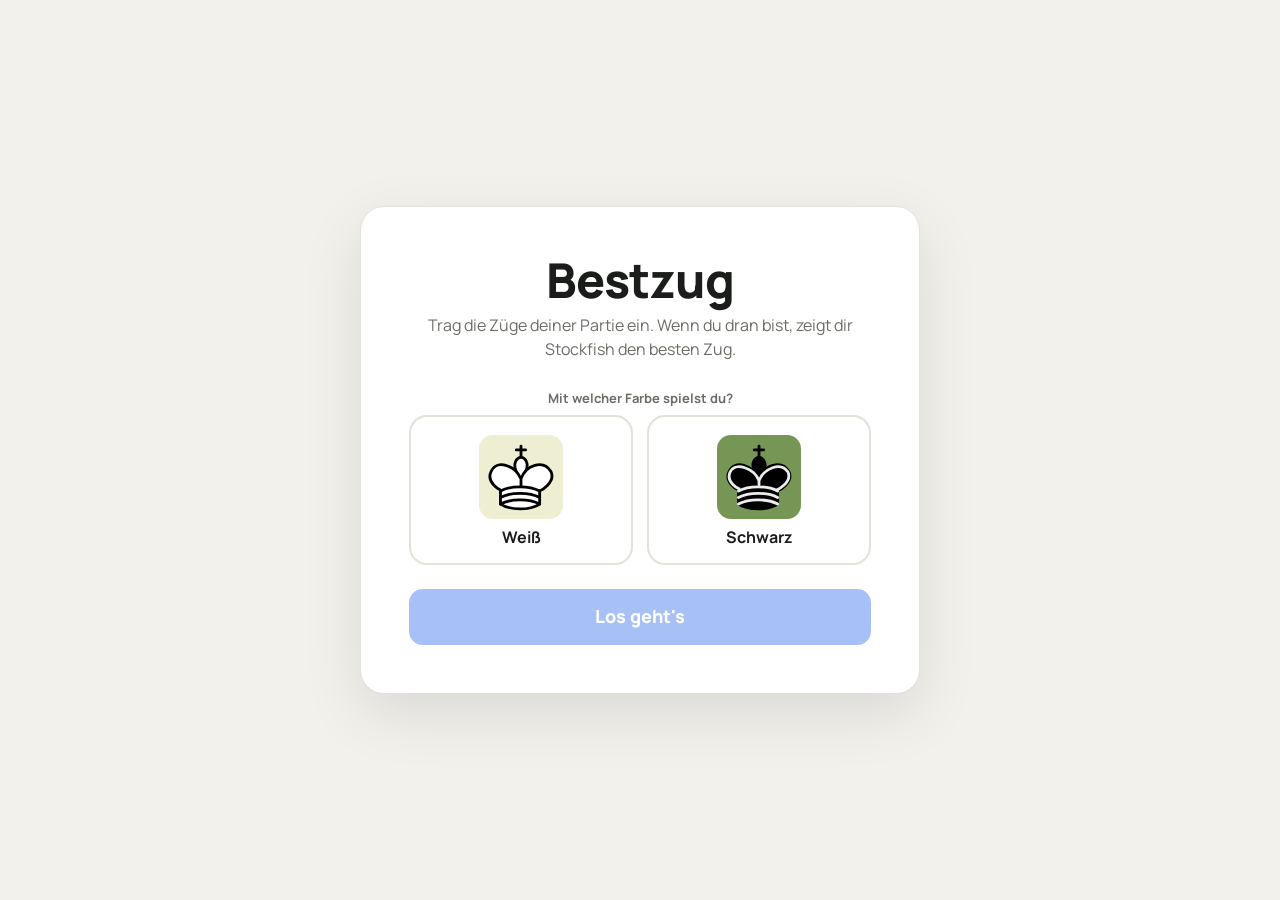
==== commit 190d7075: "Bestzug: move-entry UI with color picker, auto-oriented board and best-move arrow Replaces the scree" ====
--- a/schach-bestzug/index.html
+++ b/schach-bestzug/index.html
@@ -3,423 +3,408 @@
 <head>
 <meta charset="utf-8">
 <meta name="viewport" content="width=device-width, initial-scale=1">
-<title>Schach-Bestzug</title>
+<title>Bestzug</title>
+<link rel="preconnect" href="https://fonts.googleapis.com">
+<link href="https://fonts.googleapis.com/css2?family=Manrope:wght@500;700;800&display=swap" rel="stylesheet">
 <style>
-  :root { --light:#eed8b4; --dark:#b58863; --accent:#2f7d32; }
-  * { box-sizing: border-box; }
-  body { margin:0; font-family: system-ui, sans-serif; background:#1f2328; color:#e8e8e8; }
-  header { padding:12px 20px; background:#14171a; border-bottom:1px solid #333; }
-  header h1 { margin:0; font-size:20px; }
-  header p { margin:4px 0 0; color:#aaa; font-size:13px; }
-  main { display:flex; flex-wrap:wrap; gap:20px; padding:20px; }
-  section { background:#2a2f35; border-radius:10px; padding:16px; flex:1 1 420px; min-width:300px; }
-  h2 { margin:0 0 10px; font-size:16px; }
-  button { background:#3b4450; color:#fff; border:0; border-radius:6px; padding:10px 14px; cursor:pointer; font-size:15px; margin:3px 2px; min-height:44px; }
-  button:hover { background:#4b5563; }
-  button.primary { background:var(--accent); }
-  button.on { outline:2px solid #8ee28f; }
-  .hint { color:#aaa; font-size:13px; line-height:1.45; }
-  #drop { border:2px dashed #555; border-radius:8px; padding:10px; text-align:center; min-height:100px; }
-  #drop.over { border-color:var(--accent); }
-  #imgCanvas { max-width:100%; display:none; cursor:crosshair; touch-action:none; margin:0 auto; }
-  .row { display:flex; flex-wrap:wrap; align-items:center; gap:8px; margin:8px 0; }
-  label { font-size:15px; }
-  select { background:#1f2328; color:#eee; border:1px solid #555; border-radius:5px; padding:8px; font-size:15px; }
-  #boardWrap { position:relative; width:min(100%, 520px); aspect-ratio:1; margin:6px 0; user-select:none; -webkit-user-select:none; touch-action:none; }
-  #board { display:grid; grid-template-columns:repeat(8,1fr); grid-template-rows:repeat(8,1fr); width:100%; height:100%; border:2px solid #111; }
-  .sq { display:flex; align-items:center; justify-content:center; font-size:clamp(26px, 9vw, 54px); line-height:1; position:relative; }
-  .sq.l { background:var(--light); } .sq.d { background:var(--dark); }
-  .sq.last::after { content:''; position:absolute; inset:0; background:rgba(255,235,59,.38); pointer-events:none; }
-  .sq.sel::after { content:''; position:absolute; inset:0; background:rgba(76,175,80,.45); pointer-events:none; }
-  .sq.dot::before { content:''; position:absolute; width:28%; height:28%; border-radius:50%; background:rgba(0,0,0,.25); pointer-events:none; z-index:1; }
-  .sq .co { position:absolute; font-size:10px; color:#0008; left:2px; bottom:1px; }
-  .sq.drag-src > .pw, .sq.drag-src > .pb { opacity:.25; }
-  .pw { color:#fff; text-shadow:0 0 2px #000,0 0 2px #000,0 0 1px #000; }
-  .pb { color:#111; text-shadow:0 0 2px #fff8; }
-  #ghost { position:fixed; pointer-events:none; z-index:10; font-size:clamp(34px, 11vw, 64px); transform:translate(-50%,-50%); display:none; }
-  #arrows { position:absolute; inset:0; pointer-events:none; }
-  #palette { display:none; flex-wrap:wrap; gap:4px; }
-  #palette .p { width:44px; height:44px; font-size:32px; display:flex; align-items:center; justify-content:center; background:#c9b28f; border-radius:5px; cursor:pointer; border:2px solid transparent; }
-  #palette .p.sel { border-color:#4caf50; }
-  .editOnly { display:none; }
-  body.edit .editOnly { display:flex; }
-  body.edit #palette { display:flex; }
-  #info { font-size:16px; margin-top:6px; min-height:56px; }
-  #info .best { font-size:24px; font-weight:bold; color:#8ee28f; }
-  #status { font-size:14px; color:#ffcc66; min-height:18px; }
+/* VOICE: ruhig, konzentriert, wie ein Analysebrett im Turniersaal
+   IDEA: das Brett selbst ist die Bühne, alles andere ist eine schlichte Notiz daneben
+   PICTURE: großes Brett mit einem einzigen blauen Pfeil für den besten Zug
+   COLOUR and TYPE: klassisches Grün/Creme vom Brett, tiefes Blau als einziger Akzent; Manrope
+   LAYOUT: Brett links, Seitenleiste rechts; unter 900px Brett oben, Leiste darunter */
+:root{color-scheme:light dark;
+  --bg:light-dark(#f2f1ec,#151614);--card:light-dark(#ffffff,#1f211e);--ink:light-dark(#1b1d1a,#ecebe6);
+  --muted:light-dark(#6b6e66,#9a9d94);--line:light-dark(#e2e1da,#2e312c);
+  --lsq:#eeeed2;--dsq:#769656;--acc:#2563eb;--acc2:light-dark(#dbe7ff,#1c2a4a);--warn:#d9480f}
+:root[data-theme=light]{color-scheme:light}:root[data-theme=dark]{color-scheme:dark}
+*{box-sizing:border-box;min-width:0}
+body{margin:0;background:var(--bg);color:var(--ink);font:16px/1.5 Manrope,system-ui,-apple-system,sans-serif;overflow-x:clip;-webkit-tap-highlight-color:transparent}
+button{font:inherit;color:inherit;cursor:pointer;border:0;background:none}
+button:focus-visible,input:focus-visible{outline:3px solid var(--acc);outline-offset:2px}
+
+/* ---------- Startbildschirm ---------- */
+#start{min-height:100vh;display:grid;place-items:center;padding:24px}
+.startCard{background:var(--card);border:1px solid var(--line);border-radius:24px;padding:clamp(24px,5vw,48px);width:min(100%,560px);text-align:center;box-shadow:0 20px 60px #0000001a}
+.startCard h1{font-size:clamp(34px,6vw,48px);line-height:1.05;margin:0 0 8px;font-weight:800;letter-spacing:-.02em}
+.startCard p{color:var(--muted);margin:0 0 28px}
+.colors{display:grid;grid-template-columns:1fr 1fr;gap:14px;margin-bottom:24px}
+.colorBtn{border:2px solid var(--line);border-radius:18px;padding:18px 10px 14px;display:grid;justify-items:center;gap:6px;font-weight:700;transition:border-color .15s,background .15s}
+.colorBtn .pc{width:84px;height:84px}
+.colorBtn.w .pc{background-color:var(--lsq);border-radius:14px}
+.colorBtn.b .pc{background-color:var(--dsq);border-radius:14px}
+.colorBtn[aria-pressed=true]{border-color:var(--acc);background:var(--acc2)}
+.go{width:100%;min-height:56px;border-radius:14px;background:var(--acc);color:#fff;font-weight:800;font-size:18px}
+.go:disabled{opacity:.4;cursor:default}
+
+/* ---------- Spiel ---------- */
+#game{display:none;max-width:1240px;margin:0 auto;padding:clamp(12px,3vw,32px)}
+.top{display:flex;align-items:center;gap:12px;flex-wrap:wrap;margin-bottom:16px}
+.top h1{font-size:24px;margin:0;font-weight:800;letter-spacing:-.02em;margin-right:auto}
+.chip{display:inline-flex;align-items:center;gap:8px;background:var(--card);border:1px solid var(--line);border-radius:99px;padding:6px 14px 6px 6px;font-weight:700;font-size:14px}
+.chip .pc{width:28px;height:28px}
+.btn{min-height:44px;padding:0 16px;border-radius:12px;background:var(--card);border:1px solid var(--line);font-weight:700;font-size:15px}
+.btn:hover{border-color:var(--muted)}
+.layout{display:grid;grid-template-columns:minmax(0,1fr) 360px;gap:24px;align-items:start}
+.boardArea{display:flex;gap:10px;align-items:stretch;justify-content:center}
+#evalbar{width:14px;border-radius:7px;overflow:hidden;background:#2b2b2b;box-shadow:0 0 0 1px var(--line);position:relative;flex:none}
+#evalfill{position:absolute;left:0;right:0;bottom:0;height:50%;background:#fff;transition:height .4s ease}
+#boardWrap{position:relative;width:min(100%,calc(100vh - 140px),760px);aspect-ratio:1;border-radius:10px;overflow:hidden;box-shadow:0 12px 40px #0000002e;touch-action:none;user-select:none;-webkit-user-select:none}
+#board{display:grid;grid-template-columns:repeat(8,1fr);grid-template-rows:repeat(8,1fr);width:100%;height:100%}
+.sq{position:relative}
+.sq.l{background:var(--lsq)}.sq.d{background:var(--dsq)}
+.sq.last{box-shadow:inset 0 0 0 999px #f6f66966}
+.sq.sel{box-shadow:inset 0 0 0 999px #2563eb44}
+.sq.check{background:radial-gradient(circle,#ff3b30 0%,#ff3b30aa 30%,transparent 72%)}
+.sq.dot::after{content:'';position:absolute;inset:36%;border-radius:50%;background:#0000002b}
+.sq.cap::after{content:'';position:absolute;inset:4%;border-radius:50%;border:5px solid #0000002b}
+.co{position:absolute;font-size:clamp(9px,1.4vw,12px);font-weight:800;pointer-events:none}
+.co.r{left:4px;top:2px}.co.f{right:4px;bottom:1px}
+.sq.l .co{color:var(--dsq)}.sq.d .co{color:var(--lsq)}
+.pc{background-size:contain;background-repeat:no-repeat;background-position:center}
+.sq .pc{position:absolute;inset:4%;pointer-events:none}
+.sq.dragging .pc{opacity:.25}
+#ghost{position:fixed;pointer-events:none;z-index:20;transform:translate(-50%,-50%);display:none;filter:drop-shadow(0 8px 10px #0005)}
+#arrows{position:absolute;inset:0;width:100%;height:100%;pointer-events:none}
+
+.side{display:grid;gap:16px}
+.card{background:var(--card);border:1px solid var(--line);border-radius:18px;padding:18px}
+.label{font-size:13px;color:var(--muted);font-weight:700;margin:0 0 6px}
+#bestBox .san{font-size:clamp(40px,6vw,52px);font-weight:800;line-height:1.05;color:var(--acc);letter-spacing:-.02em}
+#bestBox .desc{color:var(--muted);font-size:15px;margin-top:4px;min-height:22px}
+#bestBox.wait .san{color:var(--ink)}
+.evalLine{display:flex;justify-content:space-between;align-items:center;margin-top:12px;gap:8px;flex-wrap:wrap}
+#evalTxt{font-weight:800;font-variant-numeric:tabular-nums;white-space:nowrap}
+.play{min-height:44px;padding:0 16px;border-radius:12px;background:var(--acc);color:#fff;font-weight:800}
+.play:disabled{opacity:.35;cursor:default}
+form.enter{display:flex;gap:8px}
+form.enter input{flex:1;min-height:48px;border-radius:12px;border:1px solid var(--line);background:var(--bg);color:var(--ink);padding:0 14px;font:inherit;font-size:17px}
+form.enter button{min-height:48px;padding:0 18px;border-radius:12px;background:var(--ink);color:var(--bg);font-weight:800}
+#msg{font-size:14px;margin:8px 0 0;min-height:20px;color:var(--warn)}
+.help{font-size:13px;color:var(--muted);margin:6px 0 0}
+#moves{display:grid;grid-template-columns:2.2em 1fr 1fr;gap:2px 8px;max-height:220px;overflow:auto;font-variant-numeric:tabular-nums;font-weight:700}
+#moves .n{color:var(--muted);font-weight:500}
+#moves .cur{color:var(--acc)}
+#moves:empty::before{content:'Noch keine Züge.';color:var(--muted);font-weight:500;grid-column:1/-1}
+.seg{display:flex;background:var(--bg);border:1px solid var(--line);border-radius:12px;padding:3px}
+.seg button{flex:1;min-height:38px;border-radius:9px;font-weight:700;font-size:14px;color:var(--muted)}
+.seg button[aria-pressed=true]{background:var(--card);color:var(--ink);box-shadow:0 1px 4px #0002}
+.row{display:flex;gap:8px;flex-wrap:wrap}
+
+#overlay{position:fixed;inset:0;background:#0008;display:none;place-items:center;z-index:30;padding:20px}
+#overlay .card{max-width:380px;text-align:center}
+#overlay h2{margin:0 0 6px;font-size:30px}
+
+@media(max-width:900px){
+  .layout{grid-template-columns:minmax(0,1fr)}
+  #boardWrap{width:min(100%,calc(100vh - 220px),620px)}
+  .side{grid-template-columns:repeat(auto-fit,minmax(min(100%,300px),1fr))}
+}
+@media(max-width:600px){#evalbar{width:8px}.top h1{font-size:20px}}
+@media(prefers-reduced-motion:reduce){#evalfill{transition:none}}
+/* Figuren: cburnett-Set (Colin M.L. Burnett, CC BY-SA 3.0) */
+.pc.wP{background-image:url('[data-uri]')}
+.pc.wB{background-image:url('[data-uri]')}
+.pc.wN{background-image:url('[data-uri]')}
+.pc.wR{background-image:url('[data-uri]')}
+.pc.wQ{background-image:url('[data-uri]')}
+.pc.wK{background-image:url('[data-uri]')}
+.pc.bP{background-image:url('[data-uri]')}
+.pc.bB{background-image:url('[data-uri]')}
+.pc.bN{background-image:url('[data-uri]')}
+.pc.bR{background-image:url('[data-uri]')}
+.pc.bQ{background-image:url('[data-uri]')}
+.pc.bK{background-image:url('[data-uri]')}
+
 </style>
 </head>
 <body>
-<header>
-  <h1>♞ Schach-Bestzug</h1>
-  <p>Screenshot rein → Stellung erkennen → weiterspielen. Stockfish zeigt dir bei deinem Zug immer den besten Zug als Pfeil.</p>
-</header>
-<main>
-  <section>
-    <h2>1. Screenshot (optional)</h2>
-    <div id="drop">
-      <div id="dropText">Screenshot auswählen (iPad: „Fotomediathek“), hierher ziehen oder mit <b>Strg/⌘+V</b> einfügen<br><input type="file" id="file" accept="image/*"></div>
-      <canvas id="imgCanvas"></canvas>
+
+<section id="start">
+  <div class="startCard">
+    <h1>Bestzug</h1>
+    <p>Trag die Züge deiner Partie ein. Wenn du dran bist, zeigt dir Stockfish den besten Zug.</p>
+    <div class="label">Mit welcher Farbe spielst du?</div>
+    <div class="colors">
+      <button class="colorBtn w" data-c="w" aria-pressed="false"><span class="pc wK"></span>Weiß</button>
+      <button class="colorBtn b" data-c="b" aria-pressed="false"><span class="pc bK"></span>Schwarz</button>
     </div>
-    <p class="hint">Zieh mit dem Finger/der Maus ein Quadrat <b>genau um die 64 Felder</b>. Das grüne Gitter muss auf den Feldern liegen.</p>
-    <div class="row">
-      <button id="btnCalib">Als Grundstellung lernen</button>
-      <button id="btnRecog" class="primary">Stellung erkennen</button>
+    <button class="go" id="go" disabled>Los geht's</button>
+  </div>
+</section>
+
+<section id="game">
+  <div class="top">
+    <h1>Bestzug</h1>
+    <span class="chip"><span class="pc" id="chipPc"></span><span id="chipTxt"></span></span>
+    <button class="btn" id="undo">↶ Zurück</button>
+    <button class="btn" id="newGame">Neue Partie</button>
+  </div>
+  <div class="layout">
+    <div class="boardArea">
+      <div id="evalbar" aria-hidden="true"><div id="evalfill"></div></div>
+      <div id="boardWrap"><div id="board"></div><svg id="arrows" viewBox="0 0 8 8"></svg></div>
     </div>
-    <p class="hint"><b>Erstes Mal:</b> Screenshot der <b>Grundstellung</b> aus deiner Schach-App laden → „Als Grundstellung lernen“. Danach werden Stellungen im gleichen Design erkannt. Erkennung falsch? Rechts „Bearbeiten“, Felder korrigieren, „Korrigiertes Brett lernen“.</p>
-    <div id="status"></div>
-    <p class="hint" id="tplInfo"></p>
-  </section>
-
-  <section>
-    <h2>2. Spielen</h2>
-    <div class="row">
-      <label>Ich spiele: <select id="side"><option value="w">Weiß</option><option value="b">Schwarz</option></select></label>
-      <label>Denkzeit: <select id="think"><option value="1000">1 s</option><option value="2000" selected>2 s</option><option value="4000">4 s</option><option value="8000">8 s</option></select></label>
+    <div class="side">
+      <div class="card" id="bestBox">
+        <p class="label" id="bestLabel">Bester Zug</p>
+        <div class="san" id="bestSan">…</div>
+        <div class="desc" id="bestDesc"></div>
+        <div class="evalLine">
+          <span>Bewertung: <span id="evalTxt">0.00</span></span>
+          <button class="play" id="playBest" disabled>Zug ausführen</button>
+        </div>
+      </div>
+      <div class="card">
+        <p class="label" id="enterLabel">Zug eintragen</p>
+        <form class="enter" id="enterForm" autocomplete="off">
+          <input id="moveIn" placeholder="z. B. e4, Sf3, exd5, O-O" autocapitalize="off" autocorrect="off" spellcheck="false" enterkeyhint="done">
+          <button type="submit">OK</button>
+        </form>
+        <p id="msg"></p>
+        <p class="help">Oder direkt auf dem Brett ziehen bzw. Figur und Zielfeld antippen. Deutsch und Englisch gehen: K, D/Q, T/R, L/B, S/N.</p>
+      </div>
+      <div class="card">
+        <p class="label">Züge</p>
+        <div id="moves"></div>
+      </div>
+      <div class="card">
+        <p class="label">Denkzeit von Stockfish</p>
+        <div class="seg" id="think">
+          <button data-ms="1000">1 s</button><button data-ms="2000">2 s</button><button data-ms="4000">4 s</button><button data-ms="8000">8 s</button>
+        </div>
+      </div>
     </div>
-    <div id="info"></div>
-    <div id="boardWrap"><div id="board"></div><svg id="arrows" viewBox="0 0 8 8"></svg></div>
-    <div class="row">
-      <button id="btnUndo">↶ Zug zurück</button>
-      <button id="btnNew">Neues Spiel</button>
-      <button id="btnEdit">✎ Bearbeiten</button>
-    </div>
-    <div id="palette"></div>
-    <div class="row editOnly">
-      <label>Am Zug: <select id="turn"><option value="w">Weiß</option><option value="b">Schwarz</option></select></label>
-      <button id="btnClear">Brett leeren</button>
-      <button id="btnLearn">Korrigiertes Brett lernen</button>
-    </div>
-    <p class="hint editOnly">Figur wählen und aufs Feld tippen. Mit ✕ löschst du ein Feld. Danach „Fertig – spielen“ tippen.</p>
-    <p class="hint">Ziehen: Figur per Drag &amp; Drop bewegen oder erst Figur, dann Zielfeld antippen. Du ziehst auch die Züge des Gegners. Bauern werden automatisch zur Dame.</p>
-  </section>
-</main>
-<div id="ghost"></div>
+  </div>
+</section>
+
+<div id="overlay"><div class="card"><h2 id="ovTitle"></h2><p id="ovText"></p><div class="row" style="justify-content:center"><button class="btn" id="ovUndo">↶ Zurück</button><button class="play" id="ovNew">Neue Partie</button></div></div></div>
+<div id="ghost" class="pc"></div>
 
 <script src="chess.js"></script>
 <script src="stockfish-src.js"></script>
 <script>
 "use strict";
 {
-const GLYPH = { k:'♚', q:'♛', r:'♜', b:'♝', n:'♞', p:'♟' };
-const PIECES = ['K','Q','R','B','N','P','k','q','r','b','n','p'];
-const START_FEN = 'rnbqkbnr/pppppppp/8/8/8/8/PPPPPPPP/RNBQKBNR';
 const $ = id => document.getElementById(id);
-const status = t => $('status').textContent = t || '';
-
+const store = { get(k){ try { return localStorage.getItem(k); } catch(e){ return null; } }, set(k,v){ try { localStorage.setItem(k,v); } catch(e){} } };
 const game = new Chess();
-let editing = false;
-let editBoard = null;      // Brett-Array nur im Bearbeiten-Modus
-let selPiece = 'P';
-let selected = null;       // angetipptes Feld (z.B. 'e2')
-let bestArrow = null;
-
-// ---------- Hilfen ----------
-function fenToBoard(f) {
-  return f.split(' ')[0].split('/').map(row => { const r=[]; for (const ch of row) { if (/\d/.test(ch)) for (let i=0;i<+ch;i++) r.push(''); else r.push(ch); } return r; });
-}
-function boardToFen(b) {
-  return b.map(r => { let s='', e=0; for (const p of r) { if (!p) e++; else { if (e) s+=e; e=0; s+=p; } } return s + (e||''); }).join('/');
-}
-function castling(b) {
-  let s = '';
-  if (b[7][4]==='K') { if (b[7][7]==='R') s+='K'; if (b[7][0]==='R') s+='Q'; }
-  if (b[0][4]==='k') { if (b[0][7]==='r') s+='k'; if (b[0][0]==='r') s+='q'; }
-  return s || '-';
-}
+let me = null;                 // 'w' oder 'b'
+let thinkMs = +(store.get('bz_think') || 2000);
+let selected = null, best = null, bestFen = null, lastEval = null;
+
+// ---------- Notation ----------
+const DE = { N:'S', B:'L', R:'T', Q:'D', K:'K' };
+const NAME = { p:'Bauer', n:'Springer', b:'Läufer', r:'Turm', q:'Dame', k:'König' };
+const toDE = san => san.replace(/[NBRQK]/g, c => DE[c]);
+function norm(s) {
+  s = s.trim().replace(/0/g,'O').replace(/[x×:+#!?=\-\s]/g,'');
+  if (/^(OO|OOO)$/i.test(s)) return s.toUpperCase();
+  // deutsche Figurenbuchstaben -> englisch (nur Großbuchstaben, Linien sind klein)
+  return s.replace(/^[DTLS]/, c => ({D:'Q',T:'R',L:'B',S:'N'})[c]).replace(/([a-h][18])([DTLSQRBN])$/i, (m,a,p) => a + ({D:'Q',T:'R',L:'B',S:'N'}[p.toUpperCase()] || p.toUpperCase()));
+}
+function findMove(input) {
+  const raw = input.trim(); if (!raw) return null;
+  const low = raw.toLowerCase().replace(/[\s\-x]/g,'');
+  const moves = game.moves({ verbose:true });
+  const by = n => moves.find(m => norm(m.san) === n);
+  // erst exakt, dann mit großgeschriebenem Figurenbuchstaben (z. B. "sf3" -> "Sf3")
+  return by(norm(raw)) || by(norm(raw[0].toUpperCase() + raw.slice(1)))
+    || moves.find(m => (m.from + m.to + (m.promotion||'')) === low || ((m.from + m.to) === low && !m.promotion)) || null;
+}
+
+// ---------- Brett ----------
+const flip = () => me === 'b';
 const sqName = (r,c) => 'abcdefgh'[c] + (8-r);
 const sqRC = n => [8 - +n[1], n.charCodeAt(0)-97];
-const mySide = () => $('side').value;
-const flip = () => mySide()==='b';
-function currentBoard() { return editing ? editBoard : fenToBoard(game.fen()); }
-
-// Stellung aus Brett-Array + Zugrecht ins Spiel laden (mit Plausibilitätsprüfung)
-function loadPosition(b, turn) {
-  const flat = b.flat();
-  if (flat.filter(p=>p==='K').length!==1 || flat.filter(p=>p==='k').length!==1) return 'Jede Seite braucht genau einen König.';
-  if (b[0].some(p=>p==='P'||p==='p') || b[7].some(p=>p==='P'||p==='p')) return 'Bauern dürfen nicht auf der 1. oder 8. Reihe stehen.';
-  const base = `${boardToFen(b)} ? ${castling(b)} - 0 1`;
-  const other = turn==='w' ? 'b' : 'w';
-  const test = new Chess();
-  if (!test.load(base.replace('?', other))) return 'Ungültige Stellung.';
-  if (test.in_check()) return (other==='w'?'Weiß':'Schwarz') + ' steht im Schach, obwohl ' + (turn==='w'?'Weiß':'Schwarz') + ' am Zug ist. „Am Zug“ prüfen.';
-  if (!game.load(base.replace('?', turn))) return 'Ungültige Stellung.';
-  return null;
-}
-
-// ---------- Brett zeichnen ----------
+const pcClass = p => p.color + p.type.toUpperCase();
 function render() {
   const el = $('board'); el.innerHTML = '';
-  const b = currentBoard();
-  const hist = editing ? [] : game.history({ verbose:true });
-  const last = hist[hist.length-1];
-  const dots = (!editing && selected) ? game.moves({ square:selected, verbose:true }).map(m=>m.to) : [];
+  const hist = game.history({ verbose:true }), last = hist[hist.length-1];
+  const targets = selected ? game.moves({ square:selected, verbose:true }) : [];
   for (let i=0;i<8;i++) for (let j=0;j<8;j++) {
-    const r = flip() ? 7-i : i, c = flip() ? 7-j : j, n = sqName(r,c);
+    const r = flip()?7-i:i, c = flip()?7-j:j, n = sqName(r,c), p = game.get(n);
     const d = document.createElement('div');
-    d.className = 'sq ' + ((r+c)%2 ? 'd' : 'l');
+    d.className = 'sq ' + ((r+c)%2 ? 'd' : 'l'); d.dataset.sq = n;
     if (last && (last.from===n || last.to===n)) d.classList.add('last');
-    if (selected===n) d.classList.add('sel');
-    if (dots.includes(n)) d.classList.add('dot');
-    d.dataset.sq = n;
-    const p = b[r][c];
-    if (p) { const s = document.createElement('span'); s.className = p===p.toUpperCase() ? 'pw' : 'pb'; s.textContent = GLYPH[p.toLowerCase()]; d.appendChild(s); }
-    if (j===0 || i===7) { const co=document.createElement('span'); co.className='co'; co.textContent = (j===0? (8-r):'') + (i===7? 'abcdefgh'[c]:''); d.appendChild(co); }
+    if (selected === n) d.classList.add('sel');
+    const t = targets.find(m => m.to===n); if (t) d.classList.add(t.captured ? 'cap' : 'dot');
+    if (p && p.type==='k' && p.color===game.turn() && game.in_check()) d.classList.add('check');
+    if (p) { const s = document.createElement('div'); s.className = 'pc ' + pcClass(p); d.appendChild(s); }
+    if (j===0) d.insertAdjacentHTML('beforeend', `<span class="co r">${8-r}</span>`);
+    if (i===7) d.insertAdjacentHTML('beforeend', `<span class="co f">${'abcdefgh'[c]}</span>`);
     el.appendChild(d);
   }
   drawArrow();
 }
 function drawArrow() {
   const svg = $('arrows');
-  if (!bestArrow || editing) { svg.innerHTML=''; return; }
-  const pos = n => { const [r,c]=sqRC(n); return [ (flip()?7-c:c)+.5, (flip()?7-r:r)+.5 ]; };
-  const [x1,y1]=pos(bestArrow.from), [x2,y2]=pos(bestArrow.to);
-  const len = Math.hypot(x2-x1,y2-y1), k = (len-0.3)/len;
-  svg.innerHTML = `<defs><marker id="ah" markerWidth="3" markerHeight="3" refX="1.5" refY="1.5" orient="auto"><path d="M0,0 L3,1.5 L0,3 z" fill="#2ecc40"/></marker></defs>
-    <line x1="${x1}" y1="${y1}" x2="${x1+(x2-x1)*k}" y2="${y1+(y2-y1)*k}" stroke="#2ecc40" stroke-width="0.2" stroke-opacity="0.85" stroke-linecap="round" marker-end="url(#ah)"/>`;
-}
-function renderPalette() {
-  const el = $('palette'); el.innerHTML='';
-  for (const p of [...PIECES, 'x']) {
-    const d = document.createElement('div'); d.className = 'p' + (p===selPiece?' sel':'');
-    if (p==='x') d.textContent='✕';
-    else { const s=document.createElement('span'); s.className = p===p.toUpperCase()?'pw':'pb'; s.textContent=GLYPH[p.toLowerCase()]; d.appendChild(s); }
-    d.onclick = () => { selPiece=p; renderPalette(); };
-    el.appendChild(d);
+  if (!best || bestFen !== game.fen()) { svg.innerHTML = ''; return; }
+  const pos = n => { const [r,c] = sqRC(n); return [(flip()?7-c:c)+.5, (flip()?7-r:r)+.5]; };
+  const [x1,y1] = pos(best.from), [x2,y2] = pos(best.to);
+  const len = Math.hypot(x2-x1,y2-y1), ux=(x2-x1)/len, uy=(y2-y1)/len, hl=.42, hw=.26;
+  const bx = x2-ux*hl, by = y2-uy*hl;
+  svg.innerHTML = `<g opacity=".82" fill="var(--acc)" stroke="none">
+    <line x1="${x1}" y1="${y1}" x2="${bx}" y2="${by}" stroke="var(--acc)" stroke-width=".17" stroke-linecap="round"/>
+    <polygon points="${x2},${y2} ${bx-uy*hw},${by+ux*hw} ${bx+uy*hw},${by-ux*hw}"/></g>`;
+}
+
+// ---------- Ziehen auf dem Brett ----------
+let drag = null;
+const ghost = $('ghost');
+const sqAt = (x,y) => { const e = document.elementFromPoint(x,y); const s = e && e.closest && e.closest('.sq'); return s ? s.dataset.sq : null; };
+const own = n => { const p = game.get(n); return p && p.color === game.turn(); };
+$('board').addEventListener('pointerdown', e => {
+  const n = sqAt(e.clientX, e.clientY); if (!n || game.game_over()) return;
+  e.preventDefault();
+  if (selected && selected !== n && !own(n)) { makeMove({ from:selected, to:n, promotion:'q' }); return; }
+  if (!own(n)) { selected = null; render(); return; }
+  selected = n; render();
+  const sz = $('board').getBoundingClientRect().width/8;
+  ghost.className = 'pc ' + pcClass(game.get(n)); ghost.style.width = ghost.style.height = sz + 'px';
+  drag = { from:n, x:e.clientX, y:e.clientY, moved:false };
+});
+addEventListener('pointermove', e => {
+  if (!drag) return;
+  if (!drag.moved) { if (Math.hypot(e.clientX-drag.x, e.clientY-drag.y) < 6) return; drag.moved = true; ghost.style.display = 'block'; document.querySelector(`.sq[data-sq="${drag.from}"]`)?.classList.add('dragging'); }
+  ghost.style.left = e.clientX + 'px'; ghost.style.top = e.clientY + 'px';
+});
+addEventListener('pointerup', e => {
+  if (!drag) return; const d = drag; drag = null; ghost.style.display = 'none';
+  if (!d.moved) return;
+  const to = sqAt(e.clientX, e.clientY);
+  if (to && to !== d.from) makeMove({ from:d.from, to, promotion:'q' }); else render();
+});
+addEventListener('pointercancel', () => { drag = null; ghost.style.display = 'none'; render(); });
+
+// ---------- Züge ----------
+function makeMove(mv) {
+  const m = game.move(mv); selected = null;
+  if (!m) { say('Kein legaler Zug.'); render(); return false; }
+  say(''); update(); return true;
+}
+function say(t) { $('msg').textContent = t; }
+$('enterForm').addEventListener('submit', e => {
+  e.preventDefault();
+  const v = $('moveIn').value;
+  if (!v.trim()) return;
+  const m = findMove(v);
+  if (!m) { say(`„${v}“ ist hier kein legaler Zug.`); return; }
+  $('moveIn').value = '';
+  makeMove({ from:m.from, to:m.to, promotion:m.promotion });
+});
+$('playBest').onclick = () => { if (best && bestFen === game.fen()) makeMove({ from:best.from, to:best.to, promotion:best.promo || 'q' }); };
+$('undo').onclick = $('ovUndo').onclick = () => { game.undo(); selected = null; say(''); update(); };
+$('newGame').onclick = $('ovNew').onclick = () => { $('overlay').style.display='none'; showStart(); };
+
+function renderMoves() {
+  const h = game.history(), el = $('moves'); let html = '';
+  for (let i=0;i<h.length;i+=2) html += `<span class="n">${i/2+1}.</span><span${i===h.length-1?' class="cur"':''}>${toDE(h[i])}</span><span${i+1===h.length-1?' class="cur"':''}>${h[i+1]?toDE(h[i+1]):''}</span>`;
+  el.innerHTML = html; el.scrollTop = el.scrollHeight;
+}
+function update() {
+  store.set('bz_game', JSON.stringify({ me, pgn: game.pgn() }));
+  render(); renderMoves();
+  const myTurn = game.turn() === me;
+  $('enterLabel').textContent = myTurn ? 'Dein Zug – eintragen' : 'Zug des Gegners eintragen';
+  $('moveIn').placeholder = myTurn ? 'z. B. e4, Sf3, O-O' : 'Was hat der Gegner gezogen?';
+  if (game.game_over()) { showOver(); setBest('wait', '–', ''); analyze(); return; }
+  $('overlay').style.display = 'none';
+  if (myTurn) setBest('wait', '…', 'Stockfish rechnet');
+  else setBest('wait', 'Gegner', 'ist am Zug. Trag seinen Zug ein.');
+  analyze();
+}
+function setBest(mode, san, desc) {
+  $('bestBox').className = 'card ' + mode;
+  $('bestSan').textContent = san; $('bestDesc').textContent = desc;
+  $('bestLabel').textContent = game.turn() === me ? 'Dein bester Zug' : 'Warten';
+  $('playBest').disabled = mode !== 'ready';
+}
+function showOver() {
+  let t, x;
+  if (game.in_checkmate()) { const iLost = game.turn() === me; t = iLost ? 'Schachmatt' : 'Gewonnen!'; x = iLost ? 'Diesmal hat der Gegner gewonnen.' : 'Du hast den Gegner mattgesetzt.'; }
+  else { t = 'Remis'; x = game.in_stalemate() ? 'Patt – keiner kann mehr ziehen.' : game.in_threefold_repetition() ? 'Dreifache Stellungswiederholung.' : game.insufficient_material() ? 'Zu wenig Material zum Mattsetzen.' : '50-Züge-Regel.'; }
+  $('ovTitle').textContent = t; $('ovText').textContent = x; $('overlay').style.display = 'grid';
+}
+function setEval(e) {
+  // e: aus Sicht von Weiß, {cp} oder {mate}
+  lastEval = e;
+  let pct, txt;
+  if (e.mate !== undefined) { pct = e.mate > 0 ? 100 : 0; txt = (e.mate>0?'Weiß ':'Schwarz ') + 'setzt matt in ' + Math.abs(e.mate); }
+  else { const v = e.cp/100; pct = 50 + 50*(2/(1+Math.exp(-v*0.55))-1); txt = (v>0?'+':'') + v.toFixed(2); }
+  const mine = e.mate !== undefined ? (Math.sign(e.mate) === (me==='w'?1:-1) ? ' (gut für dich)' : ' (schlecht für dich)') : '';
+  $('evalTxt').textContent = txt + mine;
+  $('evalfill').style.height = pct + '%';
+  $('evalfill').style.top = flip() ? '0' : 'auto'; $('evalfill').style.bottom = flip() ? 'auto' : '0';
+}
+
+// ---------- Stockfish ----------
+let engine = null, busy = false, wantFen = null, curFen = null;
+function getEngine() {
+  if (!engine) {
+    engine = new Worker(URL.createObjectURL(new Blob([window.STOCKFISH_SRC], { type:'application/javascript' })));
+    engine.onmessage = e => onEngine(String(e.data));
+    engine.postMessage('uci');
   }
-}
-
-// ---------- Ziehen (Drag & Drop + Antippen) ----------
-let drag = null; // {from, x0, y0, moved}
-const ghost = $('ghost');
-function sqAt(x, y) { const e = document.elementFromPoint(x, y); const s = e && e.closest && e.closest('.sq'); return s ? s.dataset.sq : null; }
-function pieceAt(n) { const [r,c]=sqRC(n); return currentBoard()[r][c]; }
-function ownPiece(n) { const p = pieceAt(n); return p && ((p===p.toUpperCase()) === (game.turn()==='w')); }
-
-$('board').addEventListener('pointerdown', e => {
-  const n = sqAt(e.clientX, e.clientY); if (!n) return;
-  e.preventDefault();
-  if (editing) { const [r,c]=sqRC(n); editBoard[r][c] = selPiece==='x' ? '' : (editBoard[r][c]===selPiece ? '' : selPiece); render(); return; }
-  if (game.game_over()) return;
-  if (selected && selected!==n && !ownPiece(n)) { tryMove(selected, n); return; }
-  if (!ownPiece(n)) { selected = null; render(); return; }
-  selected = n; render();
-  drag = { from:n, x0:e.clientX, y0:e.clientY, moved:false };
-  const p = pieceAt(n);
-  ghost.className = p===p.toUpperCase() ? 'pw' : 'pb'; ghost.textContent = GLYPH[p.toLowerCase()];
-});
-window.addEventListener('pointermove', e => {
-  if (!drag) return;
-  if (!drag.moved && Math.hypot(e.clientX-drag.x0, e.clientY-drag.y0) < 6) return;
-  if (!drag.moved) { drag.moved = true; ghost.style.display='block'; const s = document.querySelector(`.sq[data-sq="${drag.from}"]`); if (s) s.classList.add('drag-src'); }
-  ghost.style.left = e.clientX+'px'; ghost.style.top = e.clientY+'px';
-});
-window.addEventListener('pointerup', e => {
-  if (!drag) return;
-  const d = drag; drag = null; ghost.style.display='none';
-  if (!d.moved) return; // nur angetippt -> Auswahl bleibt
-  const to = sqAt(e.clientX, e.clientY);
-  if (to && to!==d.from) tryMove(d.from, to); else render();
-});
-window.addEventListener('pointercancel', () => { drag = null; ghost.style.display='none'; render(); });
-
-function tryMove(from, to) {
-  const m = game.move({ from, to, promotion:'q' });
-  selected = null;
-  if (!m) { status('Kein legaler Zug.'); render(); return; }
-  status('');
-  afterChange();
-}
-function afterChange() { bestArrow = null; render(); updateInfo(); analyze(); }
-
-function updateInfo(text) {
-  const info = $('info');
-  if (editing) { info.innerHTML = 'Bearbeiten-Modus: Stellung aufbauen.'; return; }
-  const who = game.turn()==='w' ? 'Weiß' : 'Schwarz';
-  if (game.in_checkmate()) { info.innerHTML = `<b>Schachmatt!</b> ${game.turn()===mySide() ? 'Du hast verloren.' : 'Du hast gewonnen 🎉'}`; return; }
-  if (game.in_draw() || game.in_stalemate()) { info.innerHTML = '<b>Remis.</b>'; return; }
-  if (game.turn() !== mySide()) { info.innerHTML = `Gegner (${who}) ist am Zug – zieh seinen Zug auf dem Brett.` + (game.in_check()?' <b>Schach!</b>':''); return; }
-  info.innerHTML = text || 'Stockfish rechnet…';
-}
-
-// ---------- Stockfish ----------
-let engine = null, busy = false, wantFen = null, curFen = null, best = null;
-function getEngine() {
-  if (engine) return engine;
-  engine = new Worker(URL.createObjectURL(new Blob([window.STOCKFISH_SRC], { type:'application/javascript' })));
-  engine.onmessage = e => onEngine(String(e.data));
-  engine.postMessage('uci');
   return engine;
 }
 function analyze() {
-  wantFen = (!editing && !game.game_over() && game.turn()===mySide()) ? game.fen() : null;
+  best = null; bestFen = null; drawArrow();
+  wantFen = (!game.game_over() && game.turn() === me) ? game.fen() : null;
   if (busy) getEngine().postMessage('stop'); else kick();
 }
 function kick() {
   if (!wantFen) return;
-  curFen = wantFen; wantFen = null; busy = true; best = null;
-  const e = getEngine();
-  e.postMessage('position fen ' + curFen);
-  e.postMessage('go movetime ' + $('think').value);
-}
-function showBest(final) {
-  if (!best || curFen !== game.fen() || editing) return;
-  const uci = best.pv[0];
-  bestArrow = { from:uci.slice(0,2), to:uci.slice(2,4) };
-  drawArrow();
-  const t = new Chess(curFen); const m = t.move({ from:bestArrow.from, to:bestArrow.to, promotion: uci[4] || 'q' });
-  const sc = best.mate !== undefined ? (best.mate>0 ? `Matt in ${best.mate}` : `wirst matt in ${-best.mate}`) : ((best.cp>0?'+':'') + (best.cp/100).toFixed(2));
-  updateInfo(`${final ? 'Bester Zug' : 'Bester Zug (rechnet noch…)'}: <span class="best">${m ? m.san : uci}</span> &nbsp;<small>Bewertung für dich: ${sc}</small>`);
+  curFen = wantFen; wantFen = null; busy = true;
+  getEngine().postMessage('position fen ' + curFen);
+  engine.postMessage('go movetime ' + thinkMs);
 }
 function onEngine(msg) {
-  if (msg.startsWith('info') && msg.includes(' pv ')) {
-    const t = msg.split(' '); const g = k => t[t.indexOf(k)+1];
-    best = { pv: t.slice(t.indexOf('pv')+1) };
-    if (t.includes('mate')) best.mate = +g('mate'); else best.cp = +g('cp');
-    showBest(false);
+  if (msg.startsWith('info') && msg.includes(' pv ') && !wantFen && curFen === game.fen()) {
+    const t = msg.split(' '), g = k => t[t.indexOf(k)+1], uci = t[t.indexOf('pv')+1];
+    const sgn = curFen.split(' ')[1] === 'w' ? 1 : -1;
+    setEval(t.includes('mate') ? { mate: +g('mate')*sgn } : { cp: +g('cp')*sgn });
+    showBest(uci, false);
   } else if (msg.startsWith('bestmove')) {
     busy = false;
-    if (wantFen) kick(); else showBest(true);
+    if (wantFen) { kick(); return; }
+    if (curFen === game.fen() && best) showBest(best.from + best.to + (best.promo||''), true);
   }
 }
-
-// ---------- Buttons ----------
-$('btnUndo').onclick = () => { if (editing) return; game.undo(); selected=null; afterChange(); };
-$('btnNew').onclick = () => { setEditing(false, true); game.reset(); selected=null; afterChange(); };
-$('btnEdit').onclick = () => setEditing(!editing);
-$('btnClear').onclick = () => { editBoard = fenToBoard('8/8/8/8/8/8/8/8'); render(); };
-$('side').onchange = () => { selected=null; afterChange(); };
-$('think').onchange = () => afterChange();
-function setEditing(on, force) {
-  if (on === editing) return;
-  if (on) { editBoard = fenToBoard(game.fen()); $('turn').value = game.turn(); }
-  else if (!force) { const err = loadPosition(editBoard, $('turn').value); if (err) { status(err); return; } status(''); }
-  editing = on;
-  document.body.classList.toggle('edit', on);
-  $('btnEdit').classList.toggle('on', on);
-  $('btnEdit').textContent = on ? '✔ Fertig – spielen' : '✎ Bearbeiten';
-  selected = null; afterChange();
-}
-
-// ---------- Bild laden & Brett-Ausschnitt wählen ----------
-let img = null, crop = null;
-const cv = $('imgCanvas'), ctx = cv.getContext('2d', { willReadFrequently:true });
-function loadImageFile(file) {
-  if (!file || !file.type.startsWith('image/')) return;
-  const im = new Image();
-  im.onload = () => { img = im; crop = null; cv.width = im.naturalWidth; cv.height = im.naturalHeight; cv.style.display='block'; $('dropText').style.display='none'; drawImage(); status('Bild geladen. Quadrat um das Brett ziehen.'); };
-  im.src = URL.createObjectURL(file);
-}
-function drawImage() {
-  if (!img) return;
-  ctx.drawImage(img, 0, 0);
-  const c = crop || {x:0,y:0,w:img.naturalWidth,h:img.naturalHeight};
-  if (crop) {
-    ctx.fillStyle='rgba(0,0,0,.45)';
-    ctx.fillRect(0,0,cv.width,c.y); ctx.fillRect(0,c.y+c.h,cv.width,cv.height-c.y-c.h);
-    ctx.fillRect(0,c.y,c.x,c.h); ctx.fillRect(c.x+c.w,c.y,cv.width-c.x-c.w,c.h);
-  }
-  ctx.strokeStyle='#00e676'; ctx.lineWidth=Math.max(1, cv.width/400);
-  for (let i=0;i<=8;i++) {
-    ctx.beginPath(); ctx.moveTo(c.x + c.w*i/8, c.y); ctx.lineTo(c.x + c.w*i/8, c.y+c.h); ctx.stroke();
-    ctx.beginPath(); ctx.moveTo(c.x, c.y + c.h*i/8); ctx.lineTo(c.x+c.w, c.y + c.h*i/8); ctx.stroke();
-  }
-}
-let dragStart = null;
-function evPos(e) { const r = cv.getBoundingClientRect(); return [ (e.clientX-r.left)*cv.width/r.width, (e.clientY-r.top)*cv.height/r.height ]; }
-cv.addEventListener('pointerdown', e => { dragStart = evPos(e); cv.setPointerCapture(e.pointerId); });
-cv.addEventListener('pointermove', e => {
-  if (!dragStart) return;
-  const [x,y] = evPos(e);
-  const s = Math.max(Math.abs(x-dragStart[0]), Math.abs(y-dragStart[1]));
-  crop = { x: x<dragStart[0] ? dragStart[0]-s : dragStart[0], y: y<dragStart[1] ? dragStart[1]-s : dragStart[1], w:s, h:s };
-  drawImage();
-});
-cv.addEventListener('pointerup', () => { dragStart = null; if (crop && crop.w < 16) { crop = null; drawImage(); } });
-$('file').onchange = e => loadImageFile(e.target.files[0]);
-const drop = $('drop');
-drop.addEventListener('dragover', e => { e.preventDefault(); drop.classList.add('over'); });
-drop.addEventListener('dragleave', () => drop.classList.remove('over'));
-drop.addEventListener('drop', e => { e.preventDefault(); drop.classList.remove('over'); loadImageFile(e.dataTransfer.files[0]); });
-document.addEventListener('paste', e => { for (const it of e.clipboardData.items) if (it.type.startsWith('image/')) loadImageFile(it.getAsFile()); });
-
-// ---------- Figurenerkennung (Vorlagen-Abgleich) ----------
-const N = 24;
-let templates = [];
-try { templates = JSON.parse(localStorage.getItem('sbz_templates') || '[]'); } catch(e) {}
-
-function squareFeatures() {
-  if (!img) throw new Error('Bitte zuerst ein Bild laden.');
-  const c = crop || {x:0,y:0,w:img.naturalWidth,h:img.naturalHeight};
-  const tmp = document.createElement('canvas'); tmp.width = N*8; tmp.height = N*8;
-  const t = tmp.getContext('2d', { willReadFrequently:true });
-  t.imageSmoothingQuality = 'high';
-  t.drawImage(img, c.x, c.y, c.w, c.h, 0, 0, N*8, N*8);
-  const data = t.getImageData(0,0,N*8,N*8).data;
-  const out = [];
-  for (let i=0;i<8;i++) { out.push([]); for (let j=0;j<8;j++) {
-    const px = (x,y) => { const k = ((i*N+y)*N*8 + j*N+x)*4; return [data[k],data[k+1],data[k+2]]; };
-    const ring = [];
-    for (let a=1;a<N-1;a++) ring.push(px(a,1), px(a,N-2), px(1,a), px(N-2,a));
-    const med = ch => { const v = ring.map(p=>p[ch]).sort((a,b)=>a-b); return v[v.length>>1]; };
-    const bg = [med(0),med(1),med(2)];
-    const f = new Array(N*N*2); let mass = 0;
-    for (let y=0;y<N;y++) for (let x=0;x<N;x++) {
-      const p = px(x,y);
-      const d = Math.hypot(p[0]-bg[0], p[1]-bg[1], p[2]-bg[2]);
-      const m = Math.min(1, Math.max(0, (d-25)/45));
-      const lum = (0.299*p[0]+0.587*p[1]+0.114*p[2])/255;
-      f[2*(y*N+x)] = m; f[2*(y*N+x)+1] = m * lum * 1.5; mass += m;
-    }
-    out[i].push({ f, mass: mass/(N*N) });
-  } }
-  return out;
-}
-const imgToBoard = (i,j) => mySide()==='w' ? [i,j] : [7-i,7-j];
-function dist(a,b) { let s=0; for (let k=0;k<a.length;k++) { const d=a[k]-b[k]; s+=d*d; } return s; }
-function learnFrom(labelBoard) {
-  const feats = squareFeatures();
-  for (let i=0;i<8;i++) for (let j=0;j<8;j++) { const [r,c] = imgToBoard(i,j); templates.push({ p: labelBoard[r][c] || '.', f: feats[i][j].f }); }
-  const byP = {}; for (const t of templates) (byP[t.p] ||= []).push(t);
-  templates = Object.values(byP).flatMap(a => a.slice(-24));
-  try { localStorage.setItem('sbz_templates', JSON.stringify(templates)); } catch(e) {}
-  updateTplInfo();
-}
-function recognize() {
-  if (!templates.length) throw new Error('Noch nichts gelernt: Erst einen Screenshot der Grundstellung laden und „Als Grundstellung lernen“ tippen.');
-  const feats = squareFeatures();
-  const b = Array.from({length:8}, () => Array(8).fill(''));
-  for (let i=0;i<8;i++) for (let j=0;j<8;j++) {
-    const ft = feats[i][j]; let bestP = '.', bd = Infinity;
-    if (ft.mass >= 0.02) for (const t of templates) { const d = dist(ft.f, t.f); if (d < bd) { bd = d; bestP = t.p; } }
-    const [r,c] = imgToBoard(i,j); b[r][c] = bestP==='.' ? '' : bestP;
-  }
-  return b;
-}
-function updateTplInfo() {
-  const el = $('tplInfo');
-  el.textContent = templates.length ? `Gelernt: ${templates.length} Feld-Vorlagen. ` : 'Noch keine Vorlagen gelernt.';
-  if (templates.length) { const b = document.createElement('button'); b.textContent='Vorlagen löschen'; b.onclick=()=>{ templates=[]; try { localStorage.removeItem('sbz_templates'); } catch(e) {} updateTplInfo(); }; el.appendChild(b); }
-}
-$('btnCalib').onclick = () => {
-  try { learnFrom(fenToBoard(START_FEN)); setEditing(false, true); game.reset(); afterChange(); status('Grundstellung gelernt ✔ Jetzt einen Screenshot einer Stellung laden und „Stellung erkennen“.'); }
-  catch(e) { status(e.message); }
+function showBest(uci, final) {
+  const tmp = new Chess(curFen);
+  const m = tmp.move({ from:uci.slice(0,2), to:uci.slice(2,4), promotion:uci[4] || 'q' });
+  if (!m) return;
+  best = { from:m.from, to:m.to, promo:m.promotion }; bestFen = curFen;
+  const desc = `${NAME[m.piece]} von ${m.from} nach ${m.to}` + (m.captured ? `, schlägt ${NAME[m.captured]}` : '') + (m.flags.includes('k')||m.flags.includes('q') ? ' (Rochade)' : '') + (final ? '' : ' · rechnet noch…');
+  setBest('ready', toDE(m.san), desc);
+  drawArrow();
+}
+
+// ---------- Denkzeit ----------
+function renderThink() { for (const b of $('think').children) b.setAttribute('aria-pressed', +b.dataset.ms === thinkMs); }
+$('think').addEventListener('click', e => { const b = e.target.closest('button'); if (!b) return; thinkMs = +b.dataset.ms; store.set('bz_think', thinkMs); renderThink(); analyze(); });
+
+// ---------- Start ----------
+let pick = null;
+for (const b of document.querySelectorAll('.colorBtn')) b.onclick = () => {
+  pick = b.dataset.c;
+  for (const x of document.querySelectorAll('.colorBtn')) x.setAttribute('aria-pressed', x === b);
+  $('go').disabled = false;
 };
-$('btnRecog').onclick = () => {
-  let b; try { b = recognize(); } catch(e) { status(e.message); return; }
-  const err = loadPosition(b, mySide());
-  if (err) { // in den Bearbeiten-Modus, damit man korrigieren kann
-    setEditing(true);
-    editBoard = b; $('turn').value = mySide(); render();
-    status('Erkannt, aber: ' + err + ' Bitte korrigieren und „Fertig – spielen“ tippen.');
-    return;
-  }
-  setEditing(false, true);
-  selected = null; status('Stellung erkannt ✔ Du bist am Zug.'); afterChange();
-};
-$('btnLearn').onclick = () => { try { learnFrom(editBoard || fenToBoard(game.fen())); status('Korrigiertes Brett gelernt ✔'); } catch(e) { status(e.message); } };
-
-renderPalette(); afterChange(); updateTplInfo();
+$('go').onclick = () => startGame(pick, '');
+function showStart() { $('game').style.display='none'; $('start').style.display='grid'; wantFen = null; if (busy) engine.postMessage('stop'); }
+function startGame(color, pgn) {
+  me = color; game.reset(); if (pgn) game.load_pgn(pgn);
+  selected = null; lastEval = null; say('');
+  $('chipPc').className = 'pc ' + me + 'K';
+  $('chipTxt').textContent = me === 'w' ? 'Du spielst Weiß' : 'Du spielst Schwarz';
+  $('start').style.display = 'none'; $('game').style.display = 'block';
+  setEval({ cp: 20 });
+  update();
+}
+renderThink();
+// Laufende Partie wiederherstellen
+try { const s = JSON.parse(store.get('bz_game') || 'null'); if (s && s.me && s.pgn) startGame(s.me, s.pgn); } catch(e) {}
 }
 </script>
 </body>
